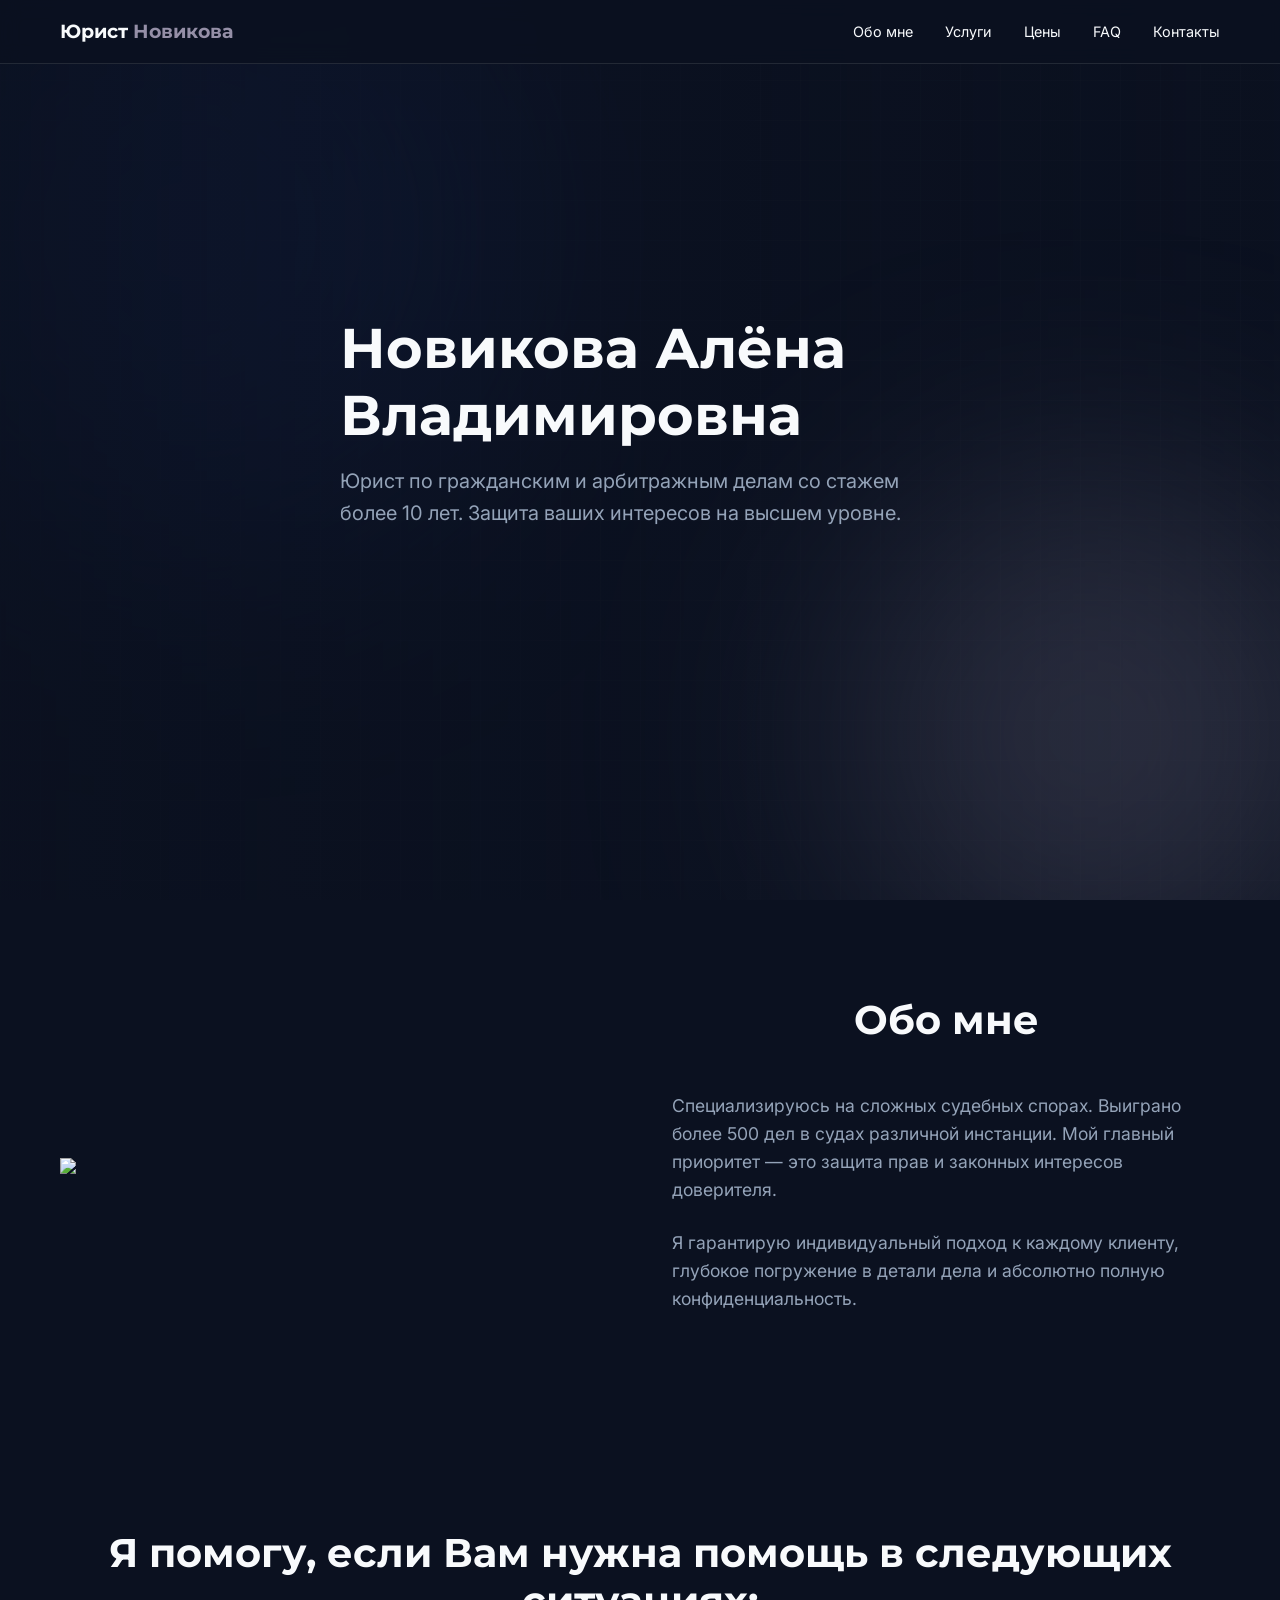
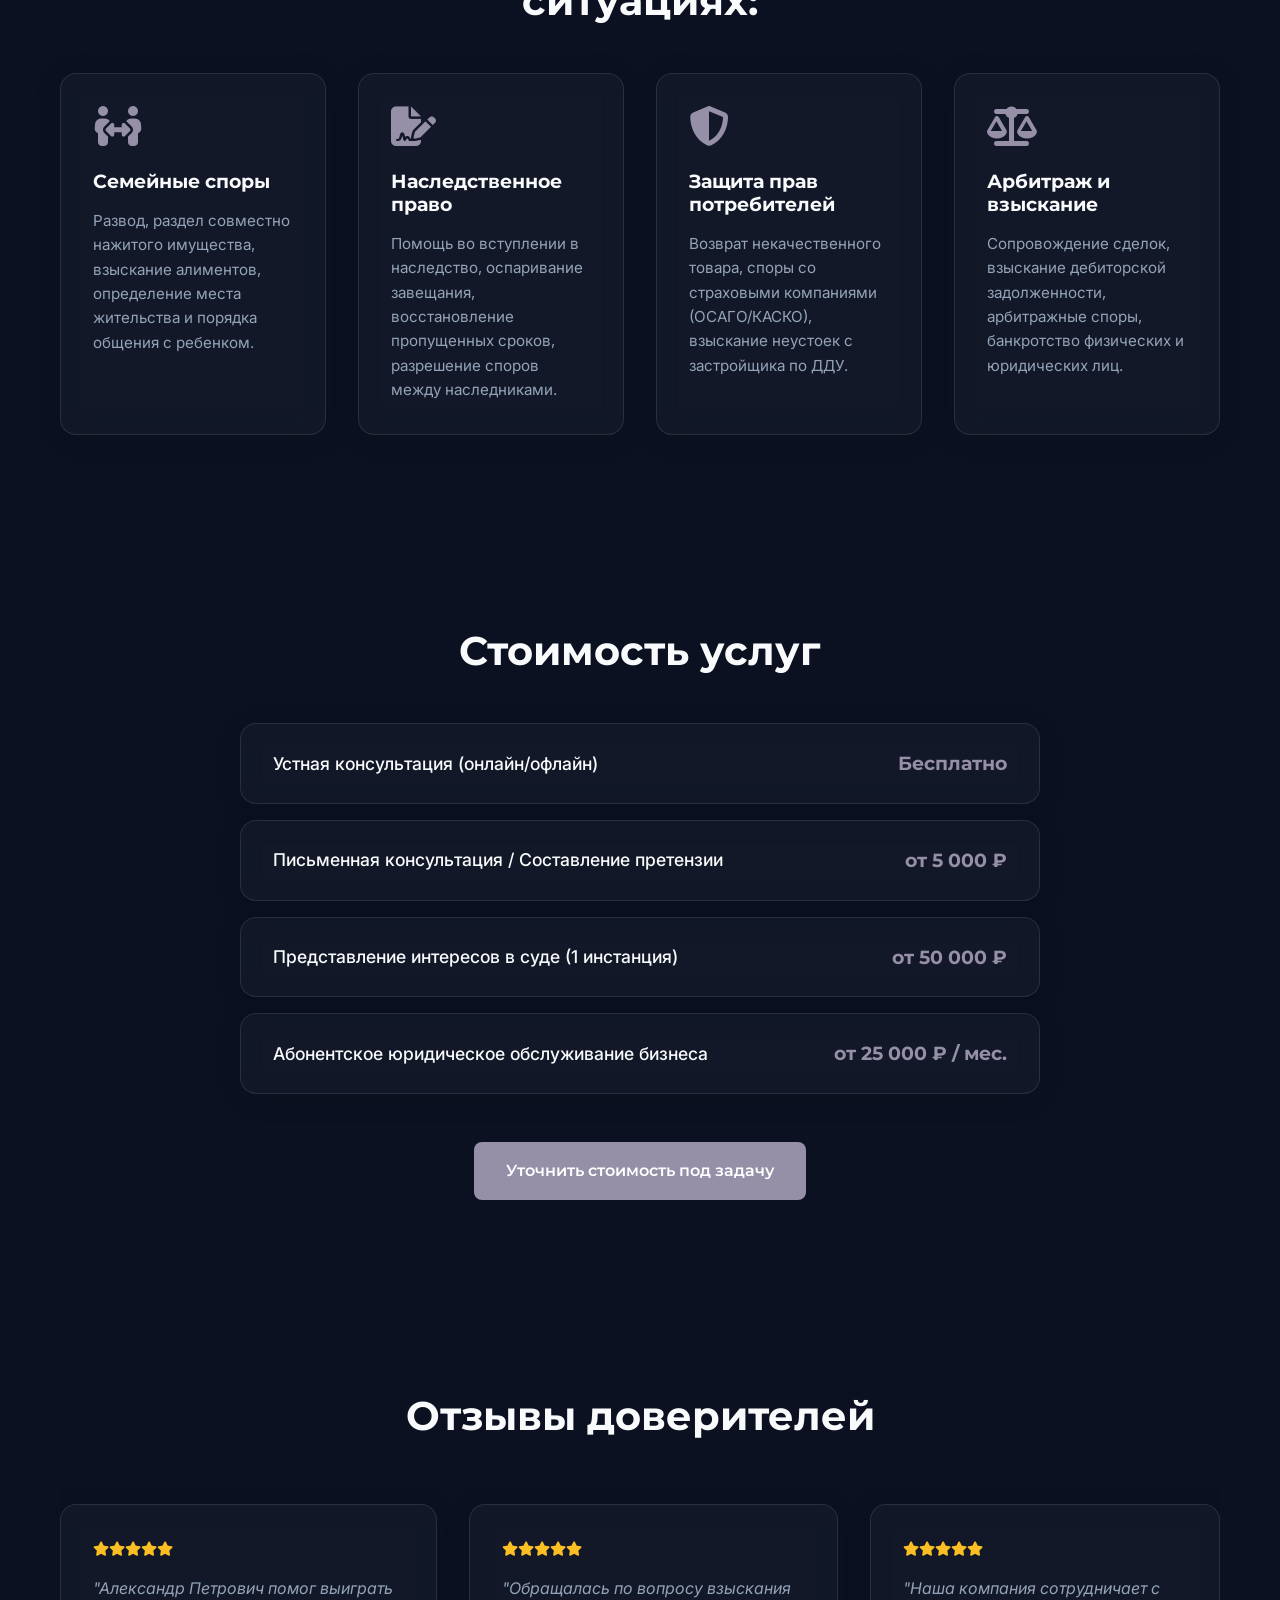
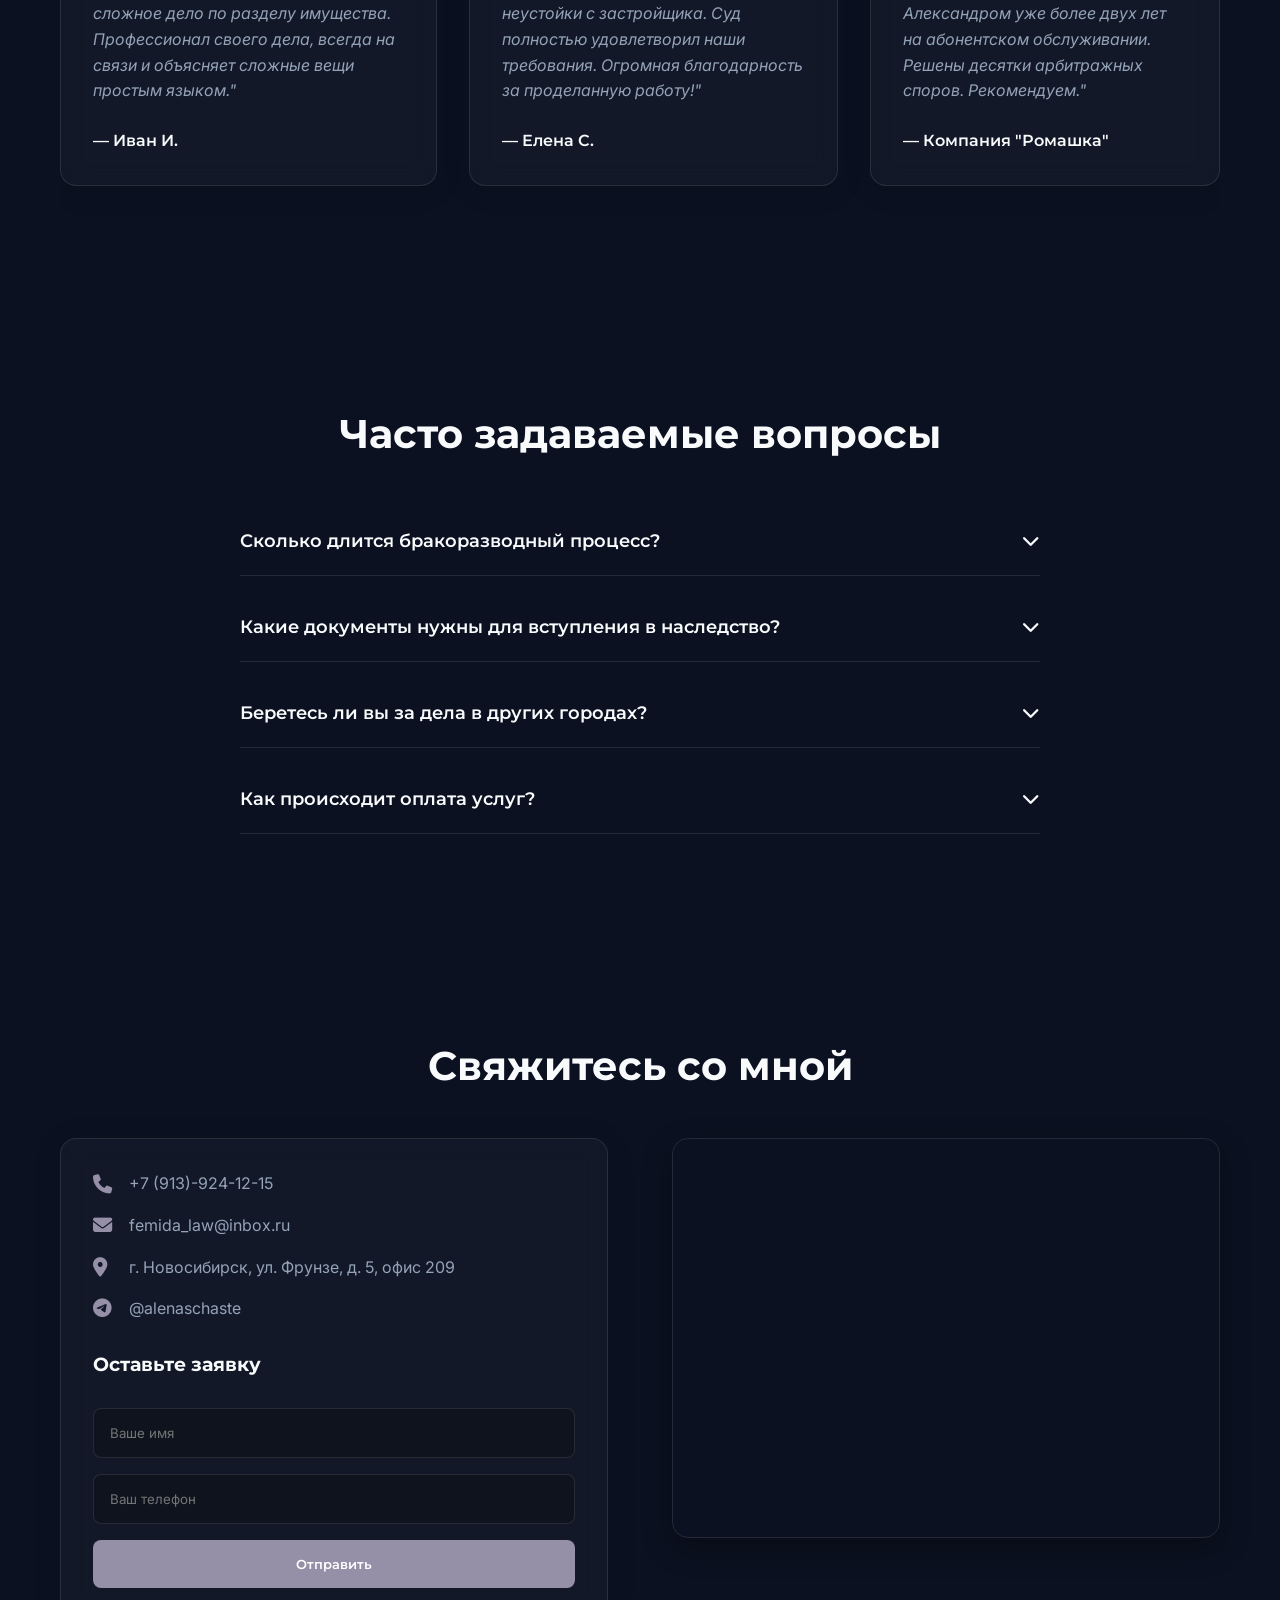
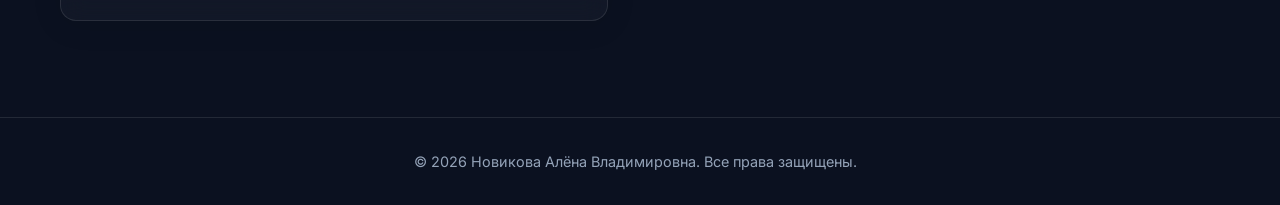
==== index.html @ b51792c3 "Add files via upload" ====
<!DOCTYPE html>
<html lang="ru">
<head>
    <meta charset="UTF-8">
    <meta name="viewport" content="width=device-width, initial-scale=1.0">
    <title>Новикова Алёна Владимировна - Юрист</title>
    
    <link rel="preconnect" href="https://fonts.googleapis.com">
    <link rel="preconnect" href="https://fonts.gstatic.com" crossorigin>
    <link href="https://fonts.googleapis.com/css2?family=Montserrat:wght@400;500;600;700&family=Inter:wght@300;400;500&display=swap" rel="stylesheet">
    
    <link rel="stylesheet" href="https://cdnjs.cloudflare.com/ajax/libs/font-awesome/6.4.0/css/all.min.css">

    <style>
        /* ======================== CSS Reset & Variables ======================== */
        *, *::before, *::after {
            box-sizing: border-box;
            margin: 0;
            padding: 0;
        }

        :root {
            --bg-color: #0b1120;
            --text-main: #f8fafc;
            --text-muted: #94a3b8;
            --accent-color: #958FA7; 
            --accent-hover: #4f628c;
            --glass-bg: rgba(255, 255, 255, 0.03);
            --glass-border: rgba(255, 255, 255, 0.1);
            
            --font-head: 'Montserrat', sans-serif;
            --font-body: 'Inter', sans-serif;
        }

        html {
            scroll-behavior: smooth;
        }

        body {
            font-family: var(--font-body);
            background-color: var(--bg-color);
            color: var(--text-main);
            line-height: 1.6;
            overflow-x: hidden;
            position: relative;
        }

        body.no-scroll {
            overflow: hidden;
        }

        /* ======================== Фоновые эффекты ======================== */
        .bg-shapes {
            position: fixed;
            top: 0; left: 0; width: 100%; height: 100%;
            z-index: -1;
            overflow: hidden;
            pointer-events: none;
            background-image: 
                linear-gradient(rgba(255, 255, 255, 0.02) 1px, transparent 1px),
                linear-gradient(90deg, rgba(255, 255, 255, 0.02) 1px, transparent 1px);
            background-size: 40px 40px;
        }

        .blur-circle {
            position: absolute;
            border-radius: 50%;
            filter: blur(120px);
            opacity: 0.5;
        }

        .circle-1 {
            top: -10%; left: -10%;
            width: 50vw; height: 50vw;
            background: #1e3a8a; /* Синий */
        }

        .circle-2 {
            bottom: -10%; right: -5%;
            width: 40vw; height: 40vw;
            background: #958fa7; /* Коричнево-золотой */
        }

        /* ======================== Типографика и Общие стили ======================== */
        h1, h2, h3, h4 {
            font-family: var(--font-head);
            font-weight: 700;
            line-height: 1.2;
        }

        h2 {
            font-size: 2.5rem;
            margin-bottom: 3rem;
            text-align: center;
        }

        a {
            text-decoration: none;
            color: inherit;
        }

        .container {
            max-width: 1200px;
            margin: 0 auto;
            padding: 0 20px;
        }

        section {
            padding: 6rem 0;
        }

        .btn {
            display: inline-block;
            padding: 1rem 2rem;
            background-color: var(--accent-color);
            color: #fff;
            font-family: var(--font-head);
            font-weight: 600;
            border: none;
            border-radius: 8px;
            cursor: pointer;
            transition: background 0.3s, transform 0.2s;
            text-align: center;
        }

        .btn:hover {
            background-color: var(--accent-hover);
            transform: translateY(-2px);
        }

        .glass-card {
            background: var(--glass-bg);
            backdrop-filter: blur(12px);
            -webkit-backdrop-filter: blur(12px);
            border: 1px solid var(--glass-border);
            border-radius: 16px;
            padding: 2rem;
            box-shadow: 0 4px 30px rgba(0, 0, 0, 0.1);
        }

        /* ======================== Навигация ======================== */
        header {
            position: fixed;
            top: 0; width: 100%;
            z-index: 100;
            background: rgba(11, 17, 32, 0.8);
            backdrop-filter: blur(10px);
            border-bottom: 1px solid var(--glass-border);
            padding: 1rem 0;
        }

        .nav-container {
            display: flex;
            justify-content: space-between;
            align-items: center;
        }

        .logo {
            font-family: var(--font-head);
            font-size: 1.2rem;
            font-weight: 700;
            color: var(--text-main);
        }

        .logo span { color: var(--accent-color); }

        .nav-links {
            display: flex;
            gap: 2rem;
            list-style: none;
        }

        .nav-links a {
            font-size: 0.9rem;
            transition: color 0.3s;
        }

        .nav-links a:hover {
            color: var(--accent-color);
        }

        .burger {
            display: none;
            cursor: pointer;
            font-size: 1.5rem;
            z-index: 101;
        }

        .mobile-overlay {
            position: fixed;
            top: 0; left: 0; width: 100%; height: 100vh;
            background: rgba(0, 0, 0, 0.5);
            backdrop-filter: blur(5px);
            opacity: 0;
            visibility: hidden;
            transition: 0.3s;
            z-index: 98;
        }

        .mobile-overlay.active {
            opacity: 1;
            visibility: visible;
        }

        /* ======================== Hero Section ======================== */
        .hero {
            min-height: 100vh;
            display: flex;
            align-items: center;
            background: linear-gradient(to right, rgba(11, 17, 32, 0.9), rgba(11, 17, 32, 0.5)), 
                        url('https://media.istockphoto.com/id/514559609/ru/%D1%84%D0%BE%D1%82%D0%BE/%D0%BD%D0%B8%D0%B7%D0%BA%D0%B8%D0%B9-%D0%B2%D0%B8%D0%B4-%D0%BA%D0%BE%D0%BB%D0%BE%D0%BD%D0%BD-%D0%B2-%D1%80%D1%8F%D0%B4.jpg?s=612x612&w=0&k=20&c=aaO5UgAZ38mOyqaTF14YuWE31SABI3GUdcxHZ_Z8gtQ=') center/cover no-repeat;
            padding-top: 80px;
        }

        .hero-content {
            max-width: 600px;
        }

        .hero-title {
            font-size: 3.5rem;
            margin-bottom: 1rem;
        }

        .hero-subtitle {
            font-size: 1.25rem;
            color: var(--text-muted);
            margin-bottom: 2.5rem;
        }

        /* ======================== О юристе ======================== */
        .about-grid {
            display: grid;
            grid-template-columns: 1fr 1fr;
            gap: 4rem;
            align-items: center;
        }

        .about-img {
            width: 100%;
            border-radius: 16px;
            box-shadow: 0 10px 30px rgba(0,0,0,0.3);
            border: 1px solid var(--glass-border);
        }

        .about-text p {
            font-size: 1.1rem;
            color: var(--text-muted);
            margin-bottom: 1.5rem;
        }

        /* ======================== Услуги ======================== */
        .services-grid {
            display: grid;
            grid-template-columns: repeat(auto-fit, minmax(250px, 1fr));
            gap: 2rem;
        }

        .service-card {
            text-align: left;
            transition: transform 0.3s, background 0.3s;
        }

        .service-card:hover {
            transform: translateY(-5px);
            background: rgba(255, 255, 255, 0.06);
        }

        .service-icon {
            font-size: 2.5rem;
            color: var(--accent-color);
            margin-bottom: 1.5rem;
        }

        .service-card h3 { margin-bottom: 1rem; font-size: 1.2rem;}
        .service-card p { color: var(--text-muted); font-size: 0.95rem; }

        /* ======================== Прайс-лист ======================== */
        .price-list {
            display: flex;
            flex-direction: column;
            gap: 1rem;
            margin-bottom: 3rem;
            max-width: 800px;
            margin-left: auto;
            margin-right: auto;
        }

        .price-item {
            display: flex;
            justify-content: space-between;
            align-items: center;
            padding: 1.5rem 2rem;
        }

        .price-name { font-weight: 500; font-size: 1.1rem; }
        .price-value { font-family: var(--font-head); font-weight: 700; color: var(--accent-color); font-size: 1.2rem; }

        .price-container { text-align: center; }

        /* ======================== Отзывы ======================== */
        .testimonials-slider {
            display: flex;
            overflow-x: auto;
            scroll-snap-type: x mandatory;
            gap: 2rem;
            padding: 1rem 0 2rem;
            scrollbar-width: thin;
            scrollbar-color: var(--accent-color) var(--glass-bg);
        }

        .testimonials-slider::-webkit-scrollbar { height: 6px; }
        .testimonials-slider::-webkit-scrollbar-track { background: var(--glass-bg); border-radius: 10px; }
        .testimonials-slider::-webkit-scrollbar-thumb { background: var(--accent-color); border-radius: 10px; }

        .testimonial-card {
            min-width: 350px;
            scroll-snap-align: center;
        }

        .stars { color: #fbbf24; margin-bottom: 1rem; font-size: 0.9rem; }
        .testimonial-text { font-style: italic; color: var(--text-muted); margin-bottom: 1.5rem; }
        .testimonial-author { font-weight: 600; font-family: var(--font-head); }

        /* ======================== FAQ ======================== */
        .faq-container { max-width: 800px; margin: 0 auto; }

        .faq-item {
            margin-bottom: 1rem;
            border-bottom: 1px solid var(--glass-border);
        }

        .faq-question {
            width: 100%;
            text-align: left;
            background: none;
            border: none;
            color: var(--text-main);
            font-size: 1.1rem;
            font-family: var(--font-head);
            font-weight: 600;
            padding: 1.5rem 0;
            cursor: pointer;
            display: flex;
            justify-content: space-between;
            align-items: center;
        }

        .faq-question i { transition: transform 0.3s; }
        .faq-question.active i { transform: rotate(180deg); color: var(--accent-color); }

        .faq-answer {
            max-height: 0;
            overflow: hidden;
            transition: max-height 0.4s ease;
        }

        .faq-answer p {
            padding-bottom: 1.5rem;
            color: var(--text-muted);
        }

        /* ======================== Контакты и Карта ======================== */
        .contacts-grid {
            display: grid;
            grid-template-columns: 1fr 1fr;
            gap: 4rem;
        }

        .contact-info { margin-bottom: 2rem; }
        .contact-item { display: flex; align-items: center; gap: 1rem; margin-bottom: 1rem; color: var(--text-muted); }
        .contact-item i { color: var(--accent-color); font-size: 1.2rem; width: 20px; }

        .contact-form {
            display: flex;
            flex-direction: column;
            gap: 1rem;
            margin-top: 2rem;
        }

        .contact-form input {
            width: 100%;
            padding: 1rem;
            background: rgba(0, 0, 0, 0.2);
            border: 1px solid var(--glass-border);
            border-radius: 8px;
            color: #fff;
            font-family: var(--font-body);
            outline: none;
            transition: border-color 0.3s;
        }

        .contact-form input:focus { border-color: var(--accent-color); }

        .map-container {
            width: 100%;
            height: 400px;
            border-radius: 16px;
            overflow: hidden;
            border: 1px solid var(--glass-border);
            box-shadow: 0 10px 30px rgba(0,0,0,0.3);
        }

        /* ======================== Footer ======================== */
        footer {
            padding: 2rem 0;
            border-top: 1px solid var(--glass-border);
            text-align: center;
            color: var(--text-muted);
            font-size: 0.9rem;
        }

        footer a { color: var(--accent-color); margin-left: 10px; }

        /* ======================== Адаптивность ======================== */
        @media (max-width: 992px) {
            .hero-title { font-size: 2.8rem; }
            .about-grid, .contacts-grid { grid-template-columns: 1fr; gap: 2rem; }
            .about-img { max-height: 400px; object-fit: cover; }
        }

        @media (max-width: 768px) {
            .burger { display: block; }
            .nav-links {
                position: fixed;
                top: 0; right: -100%;
                width: 280px; height: 100vh;
                background: #0f172a;
                flex-direction: column;
                padding: 100px 2rem 2rem;
                transition: 0.3s;
                z-index: 99;
                border-left: 1px solid var(--glass-border);
            }
            .nav-links.active { right: 0; }
            .hero-title { font-size: 2.2rem; }
            .price-item { flex-direction: column; align-items: flex-start; gap: 0.5rem; }
            .testimonial-card { min-width: 280px; }
        }
    </style>
</head>
<body>

    <div class="bg-shapes">
        <div class="blur-circle circle-1"></div>
        <div class="blur-circle circle-2"></div>
    </div>

    <div class="mobile-overlay" id="mobileOverlay"></div>

    <header>
        <div class="container nav-container">
            <div class="logo">Юрист <span>Новикова</span></div>
            <ul class="nav-links" id="navLinks">
                <li><a href="#about" class="nav-link">Обо мне</a></li>
                <li><a href="#services" class="nav-link">Услуги</a></li>
                <li><a href="#pricing" class="nav-link">Цены</a></li>
                <li><a href="#faq" class="nav-link">FAQ</a></li>
                <li><a href="#contacts" class="nav-link">Контакты</a></li>
            </ul>
            <div class="burger" id="burgerMenu">
                <i class="fa-solid fa-bars"></i>
            </div>
        </div>
    </header>

    <section class="hero" id="hero">
        <div class="container">
            <div class="hero-content">
                <h1 class="hero-title">Новикова Алёна Владимировна</h1>
                <p class="hero-subtitle">Юрист по гражданским и арбитражным делам со стажем более 10 лет. Защита ваших интересов на высшем уровне.</p>

            </div>
        </div>
    </section>

    <section id="about">
        <div class="container">
            <div class="about-grid">
                <img src="https://www.shutterstock.com/image-photo/portrait-beautiful-business-woman-front-600nw-2475196651.jpg">
                <div class="about-text">
                    <h2>Обо мне</h2>
                    <p>Специализируюсь на сложных судебных спорах. Выиграно более 500 дел в судах различной инстанции. Мой главный приоритет — это защита прав и законных интересов доверителя.</p>
                    <p>Я гарантирую индивидуальный подход к каждому клиенту, глубокое погружение в детали дела и абсолютно полную конфиденциальность.</p>
                </div>
            </div>
        </div>
    </section>

    <section id="services">
        <div class="container">
            <h2>Я помогу, если Вам нужна помощь в следующих ситуациях:</h2>
            <div class="services-grid">
                
                <div class="glass-card service-card">
                    <i class="fa-solid fa-people-arrows service-icon"></i>
                    <h3>Семейные споры</h3>
                    <p>Развод, раздел совместно нажитого имущества, взыскание алиментов, определение места жительства и порядка общения с ребенком.</p>
                </div>

                <div class="glass-card service-card">
                    <i class="fa-solid fa-file-signature service-icon"></i>
                    <h3>Наследственное право</h3>
                    <p>Помощь во вступлении в наследство, оспаривание завещания, восстановление пропущенных сроков, разрешение споров между наследниками.</p>
                </div>

                <div class="glass-card service-card">
                    <i class="fa-solid fa-shield-halved service-icon"></i>
                    <h3>Защита прав потребителей</h3>
                    <p>Возврат некачественного товара, споры со страховыми компаниями (ОСАГО/КАСКО), взыскание неустоек с застройщика по ДДУ.</p>
                </div>

                <div class="glass-card service-card">
                    <i class="fa-solid fa-scale-balanced service-icon"></i>
                    <h3>Арбитраж и взыскание</h3>
                    <p>Сопровождение сделок, взыскание дебиторской задолженности, арбитражные споры, банкротство физических и юридических лиц.</p>
                </div>

            </div>
        </div>
    </section>

    <section id="pricing">
        <div class="container price-container">
            <h2>Стоимость услуг</h2>
            <div class="price-list">
                
                <div class="glass-card price-item">
                    <span class="price-name">Устная консультация (онлайн/офлайн)</span>
                    <span class="price-value">Бесплатно</span>
                </div>

                <div class="glass-card price-item">
                    <span class="price-name">Письменная консультация / Составление претензии</span>
                    <span class="price-value">от 5 000 ₽</span>
                </div>

                <div class="glass-card price-item">
                    <span class="price-name">Представление интересов в суде (1 инстанция)</span>
                    <span class="price-value">от 50 000 ₽</span>
                </div>

                <div class="glass-card price-item">
                    <span class="price-name">Абонентское юридическое обслуживание бизнеса</span>
                    <span class="price-value">от 25 000 ₽ / мес.</span>
                </div>

            </div>
            <a href="#contacts" class="btn">Уточнить стоимость под задачу</a>
        </div>
    </section>

    <section id="testimonials">
        <div class="container">
            <h2>Отзывы доверителей</h2>
            <div class="testimonials-slider">
                
                <div class="glass-card testimonial-card">
                    <div class="stars">
                        <i class="fa-solid fa-star"></i><i class="fa-solid fa-star"></i><i class="fa-solid fa-star"></i><i class="fa-solid fa-star"></i><i class="fa-solid fa-star"></i>
                    </div>
                    <p class="testimonial-text">"Александр Петрович помог выиграть сложное дело по разделу имущества. Профессионал своего дела, всегда на связи и объясняет сложные вещи простым языком."</p>
                    <p class="testimonial-author">— Иван И.</p>
                </div>

                <div class="glass-card testimonial-card">
                    <div class="stars">
                        <i class="fa-solid fa-star"></i><i class="fa-solid fa-star"></i><i class="fa-solid fa-star"></i><i class="fa-solid fa-star"></i><i class="fa-solid fa-star"></i>
                    </div>
                    <p class="testimonial-text">"Обращалась по вопросу взыскания неустойки с застройщика. Суд полностью удовлетворил наши требования. Огромная благодарность за проделанную работу!"</p>
                    <p class="testimonial-author">— Елена С.</p>
                </div>

                <div class="glass-card testimonial-card">
                    <div class="stars">
                        <i class="fa-solid fa-star"></i><i class="fa-solid fa-star"></i><i class="fa-solid fa-star"></i><i class="fa-solid fa-star"></i><i class="fa-solid fa-star"></i>
                    </div>
                    <p class="testimonial-text">"Наша компания сотрудничает с Александром уже более двух лет на абонентском обслуживании. Решены десятки арбитражных споров. Рекомендуем."</p>
                    <p class="testimonial-author">— Компания "Ромашка"</p>
                </div>

            </div>
        </div>
    </section>

    <section id="faq">
        <div class="container">
            <h2>Часто задаваемые вопросы</h2>
            <div class="faq-container">
                
                <div class="faq-item">
                    <button class="faq-question">Сколько длится бракоразводный процесс? <i class="fa-solid fa-chevron-down"></i></button>
                    <div class="faq-answer">
                        <p>В среднем, если нет споров о детях и имуществе, процесс через суд занимает 1-2 месяца. При наличии споров разбирательство может длиться от 3 до 6 месяцев и более.</p>
                    </div>
                </div>

                <div class="faq-item">
                    <button class="faq-question">Какие документы нужны для вступления в наследство? <i class="fa-solid fa-chevron-down"></i></button>
                    <div class="faq-answer">
                        <p>Основной пакет включает: свидетельство о смерти, паспорт наследника, документы подтверждающие родство, а также правоустанавливающие документы на имущество.</p>
                    </div>
                </div>

                <div class="faq-item">
                    <button class="faq-question">Беретесь ли вы за дела в других городах? <i class="fa-solid fa-chevron-down"></i></button>
                    <div class="faq-answer">
                        <p>Да, я веду дела в различных регионах РФ. Возможен выезд или ведение дела дистанционно с использованием систем онлайн-заседаний.</p>
                    </div>
                </div>

                <div class="faq-item">
                    <button class="faq-question">Как происходит оплата услуг? <i class="fa-solid fa-chevron-down"></i></button>
                    <div class="faq-answer">
                        <p>Оплата производится официально по договору об оказании юридических услуг. Возможна рассрочка платежа. Расходы на адвоката в случае выигрыша взыскиваются с проигравшей стороны.</p>
                    </div>
                </div>

            </div>
        </div>
    </section>

    <section id="contacts">
        <div class="container">
            <h2>Свяжитесь со мной</h2>
            <div class="contacts-grid">
                
                <div class="glass-card">
                    <div class="contact-info">
                        <div class="contact-item">
                            <i class="fa-solid fa-phone"></i>
                            <span>+7 (913)-924-12-15</span>
                        </div>
                        <div class="contact-item">
                            <i class="fa-solid fa-envelope"></i>
                            <span>femida_law@inbox.ru</span>
                        </div>
                        <div class="contact-item">
                            <i class="fa-solid fa-location-dot"></i>
                            <span>г. Новосибирск, ул. Фрунзе, д. 5, офис 209</span>
                        </div>
                        <div class="contact-item">
                            <i class="fa-brands fa-telegram"></i>
                            <span>@alenaschaste</span>
                        </div>
                    </div>

                    <h3>Оставьте заявку</h3>
                    <form class="contact-form" id="contactForm">
                        <input type="text" id="name" placeholder="Ваше имя" required>
                        <input type="tel" id="phone" placeholder="Ваш телефон" required>
                        <button type="submit" class="btn" style="width: 100%;">Отправить</button>
                    </form>
                </div>

                <div class="map-container">
                    <iframe src="https://yandex.ru/map-widget/v1/?text=Новосибирск,+ул.+Фрунзе,+5" width="100%" height="400" frameborder="0" allowfullscreen="true" style="border:0;"></iframe>
                </div>

            </div>
        </div>
    </section>

    <footer>
        <div class="container">
            <p>&copy; 2026 Новикова Алёна Владимировна. Все права защищены. <a href="#"></a></p>
        </div>
    </footer>

    <script>
        // --- 1. Мобильное меню (Бургер) ---
        const burger = document.getElementById('burgerMenu');
        const navLinks = document.getElementById('navLinks');
        const overlay = document.getElementById('mobileOverlay');
        const links = document.querySelectorAll('.nav-link');

        function toggleMenu() {
            navLinks.classList.toggle('active');
            overlay.classList.toggle('active');
            document.body.classList.toggle('no-scroll');
            
            // Меняем иконку бургера
            const icon = burger.querySelector('i');
            if(navLinks.classList.contains('active')) {
                icon.classList.remove('fa-bars');
                icon.classList.add('fa-xmark');
            } else {
                icon.classList.remove('fa-xmark');
                icon.classList.add('fa-bars');
            }
        }

        burger.addEventListener('click', toggleMenu);
        overlay.addEventListener('click', toggleMenu);

        // Закрываем меню при клике на ссылку
        links.forEach(link => {
            link.addEventListener('click', () => {
                if (navLinks.classList.contains('active')) {
                    toggleMenu();
                }
            });
        });

        // --- 2. Аккордеон (FAQ) ---
        const faqQuestions = document.querySelectorAll('.faq-question');

        faqQuestions.forEach(question => {
            question.addEventListener('click', function() {
                // Закрываем другие (по желанию, можно убрать для независимого открытия)
                faqQuestions.forEach(q => {
                    if (q !== this) {
                        q.classList.remove('active');
                        q.nextElementSibling.style.maxHeight = null;
                    }
                });

                // Тоггл текущего
                this.classList.toggle('active');
                const answer = this.nextElementSibling;
                
                if (answer.style.maxHeight) {
                    answer.style.maxHeight = null;
                } else {
                    answer.style.maxHeight = answer.scrollHeight + "px";
                }
            });
        });

        // --- 3. Отправка формы ---
        const form = document.getElementById('contactForm');
        form.addEventListener('submit', function(e) {
            e.preventDefault();
            // Имитация отправки
            setTimeout(() => {
                alert('Спасибо! Ваша заявка отправлена (демо-режим). В ближайшее время я свяжусь с вами.');
                form.reset();
            }, 300);
        });
    </script>
</body>
</html>
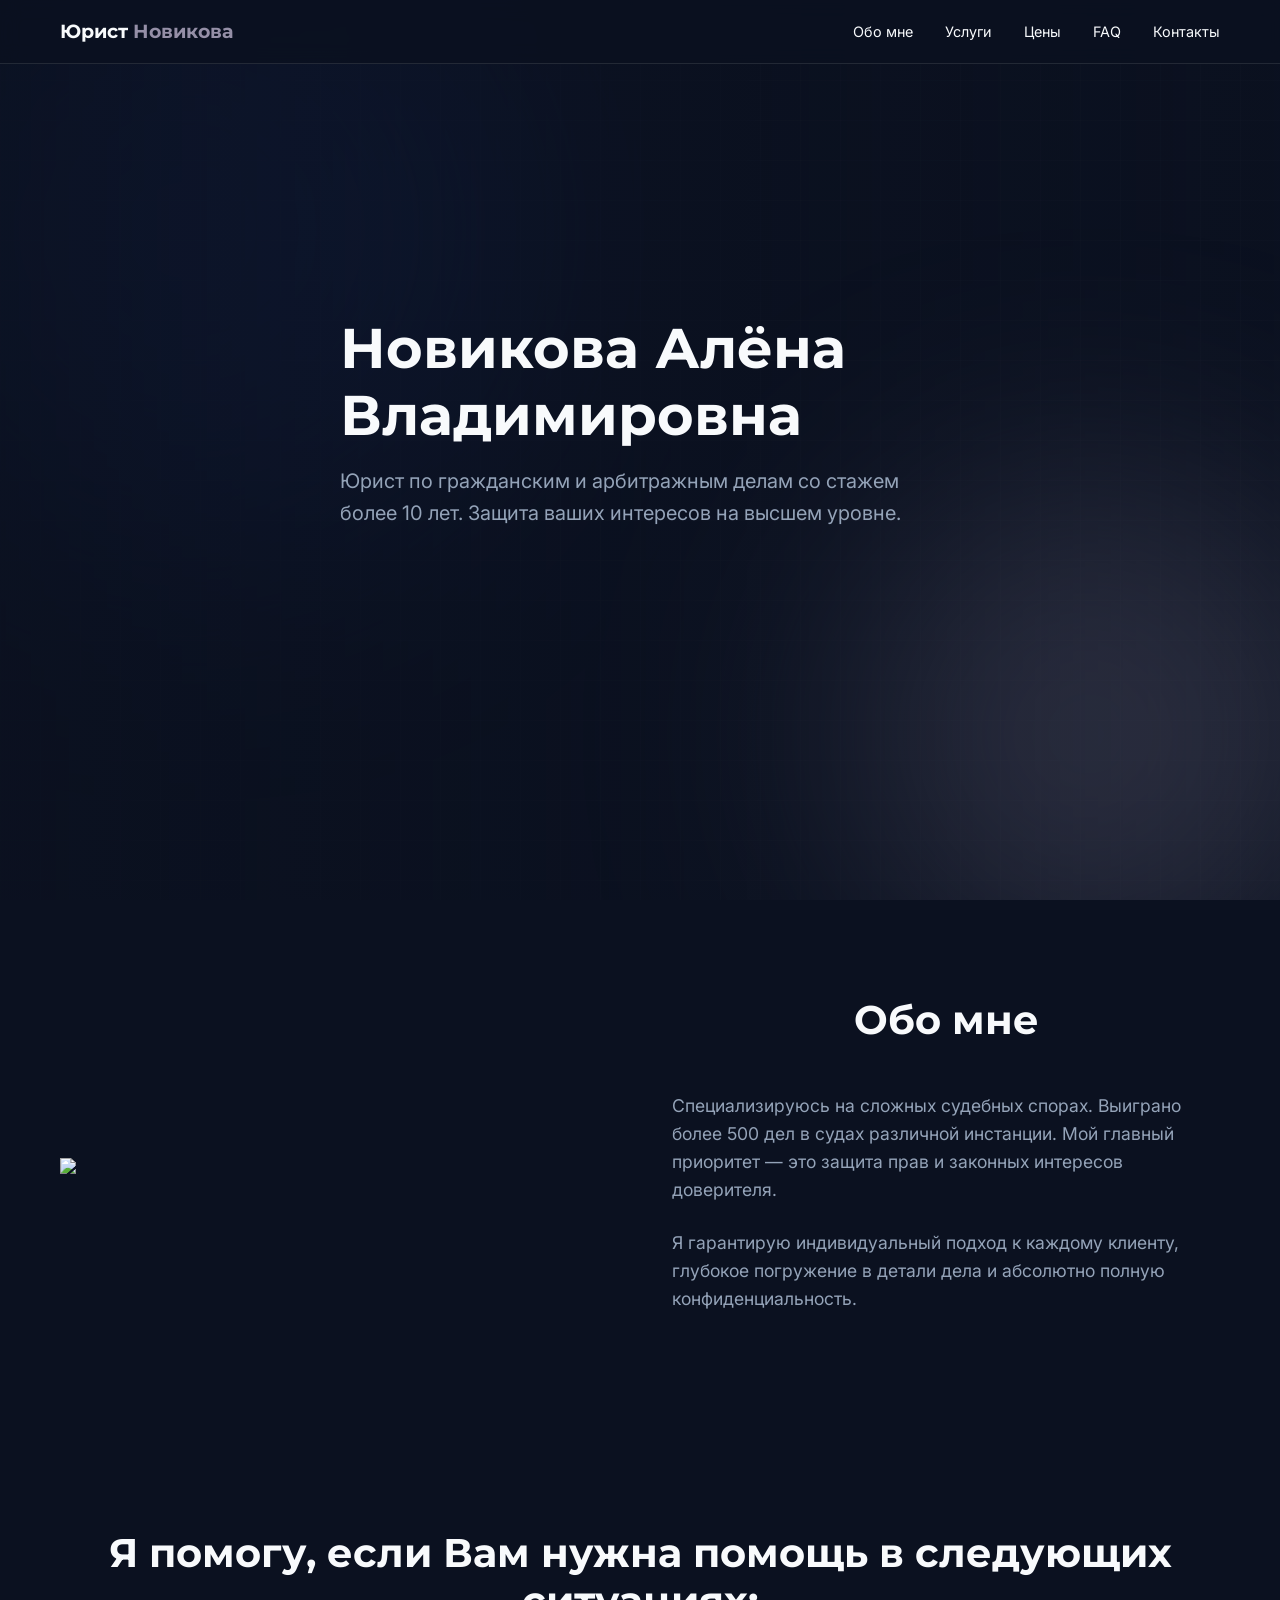
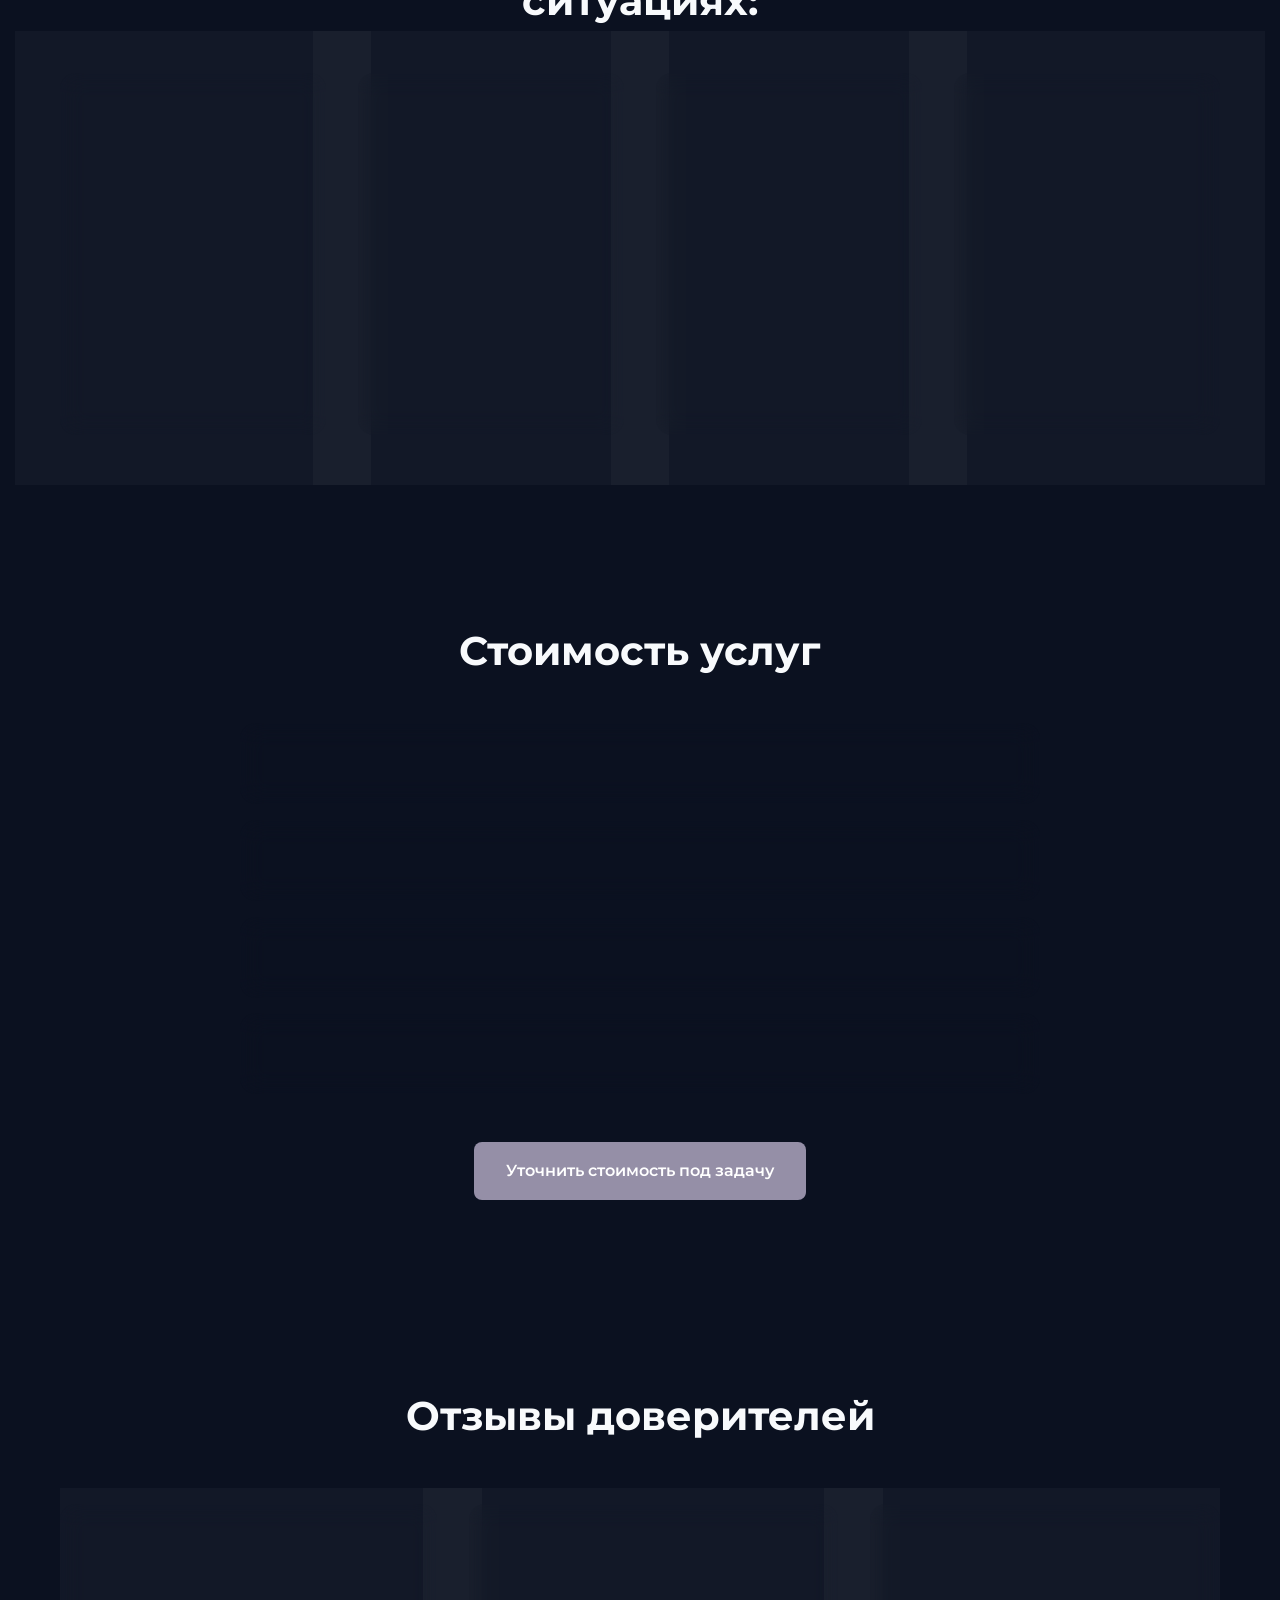
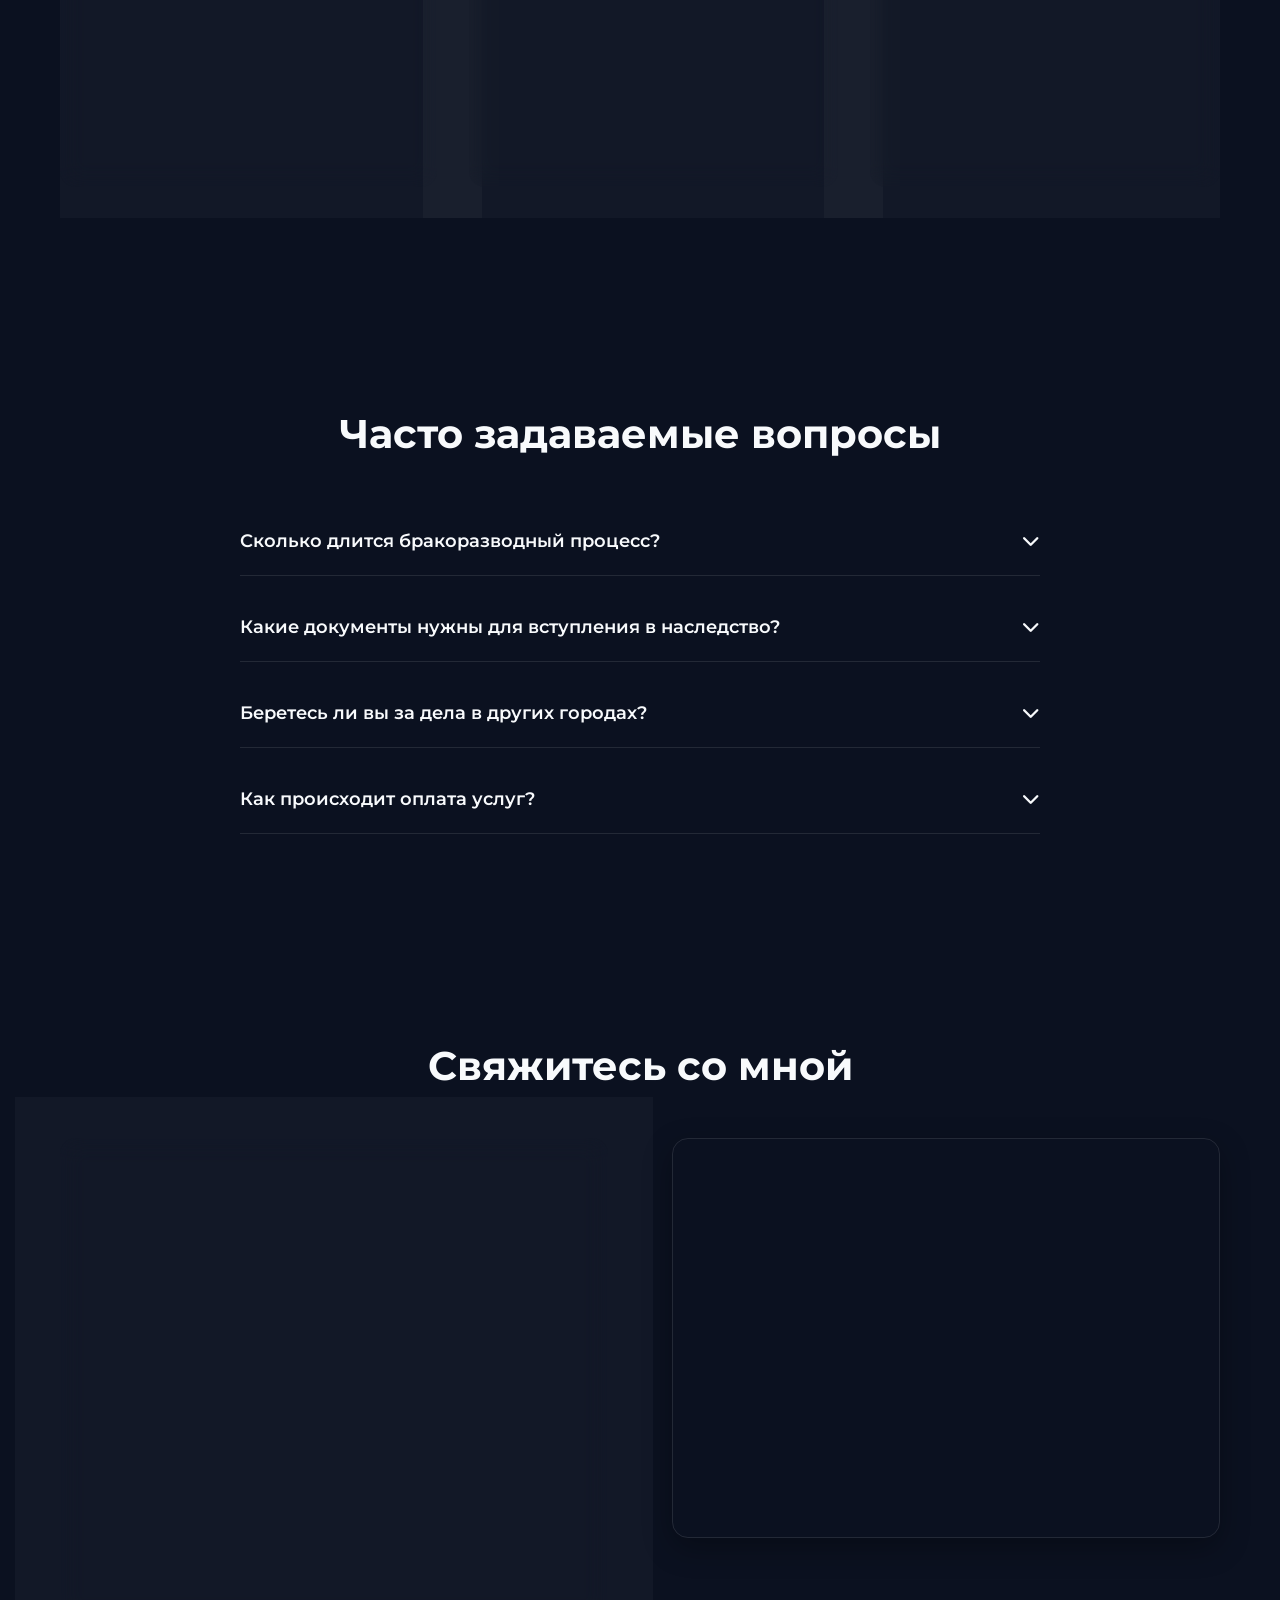
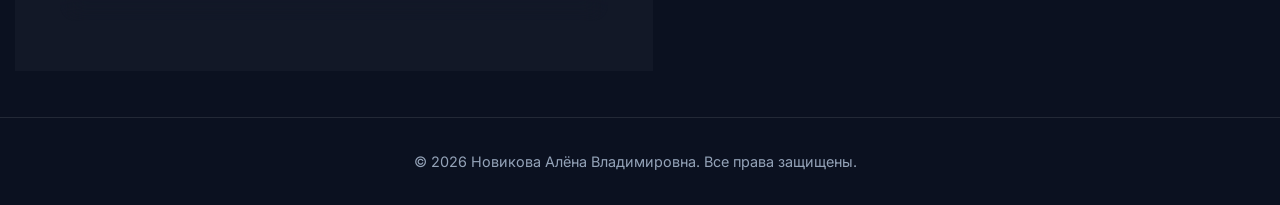
==== commit 2024a271: "Update index.html" ====
--- a/index.html
+++ b/index.html
@@ -628,7 +628,7 @@
                     <div class="contact-info">
                         <div class="contact-item">
                             <i class="fa-solid fa-phone"></i>
-                            <span>+7 (913)-924-12-15</span>
+                            <span>+7 (913)-717-30-06</span>
                         </div>
                         <div class="contact-item">
                             <i class="fa-solid fa-envelope"></i>
@@ -738,4 +738,4 @@
         });
     </script>
 </body>
-</html>+</html>
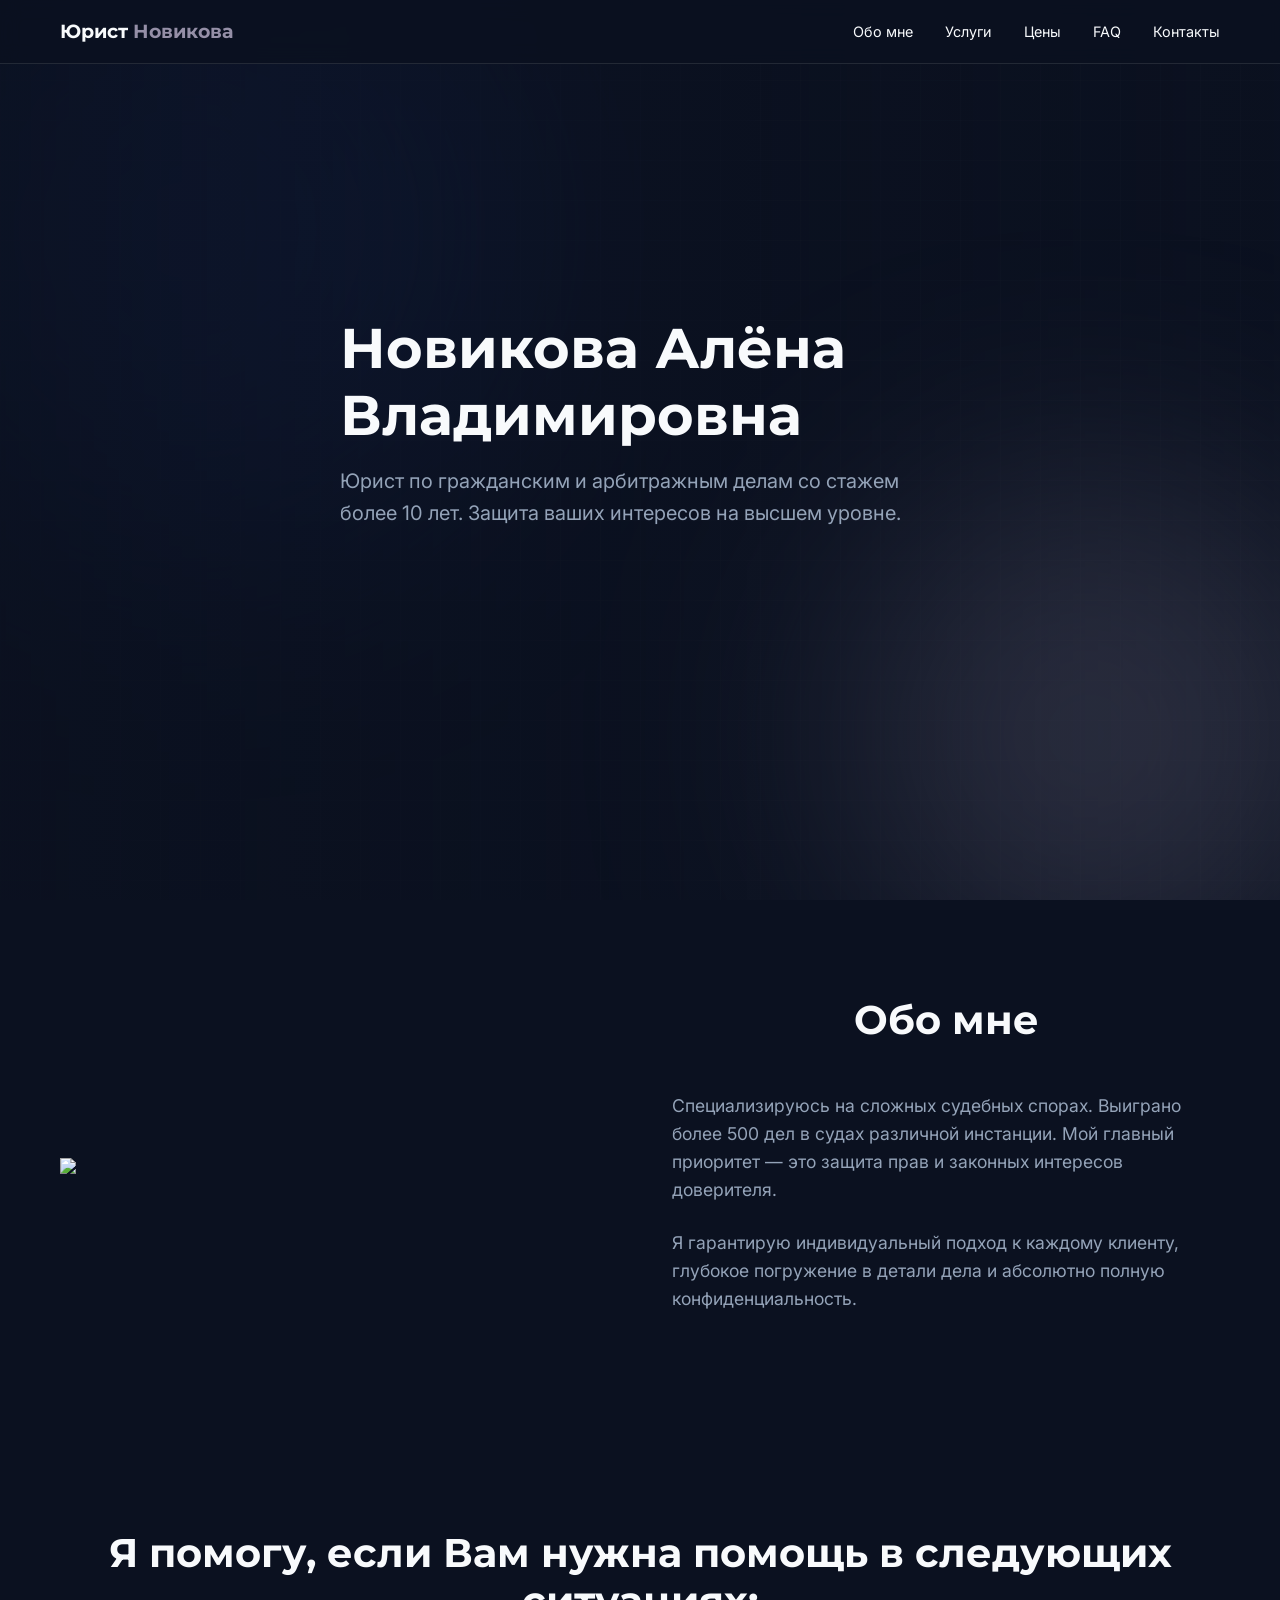
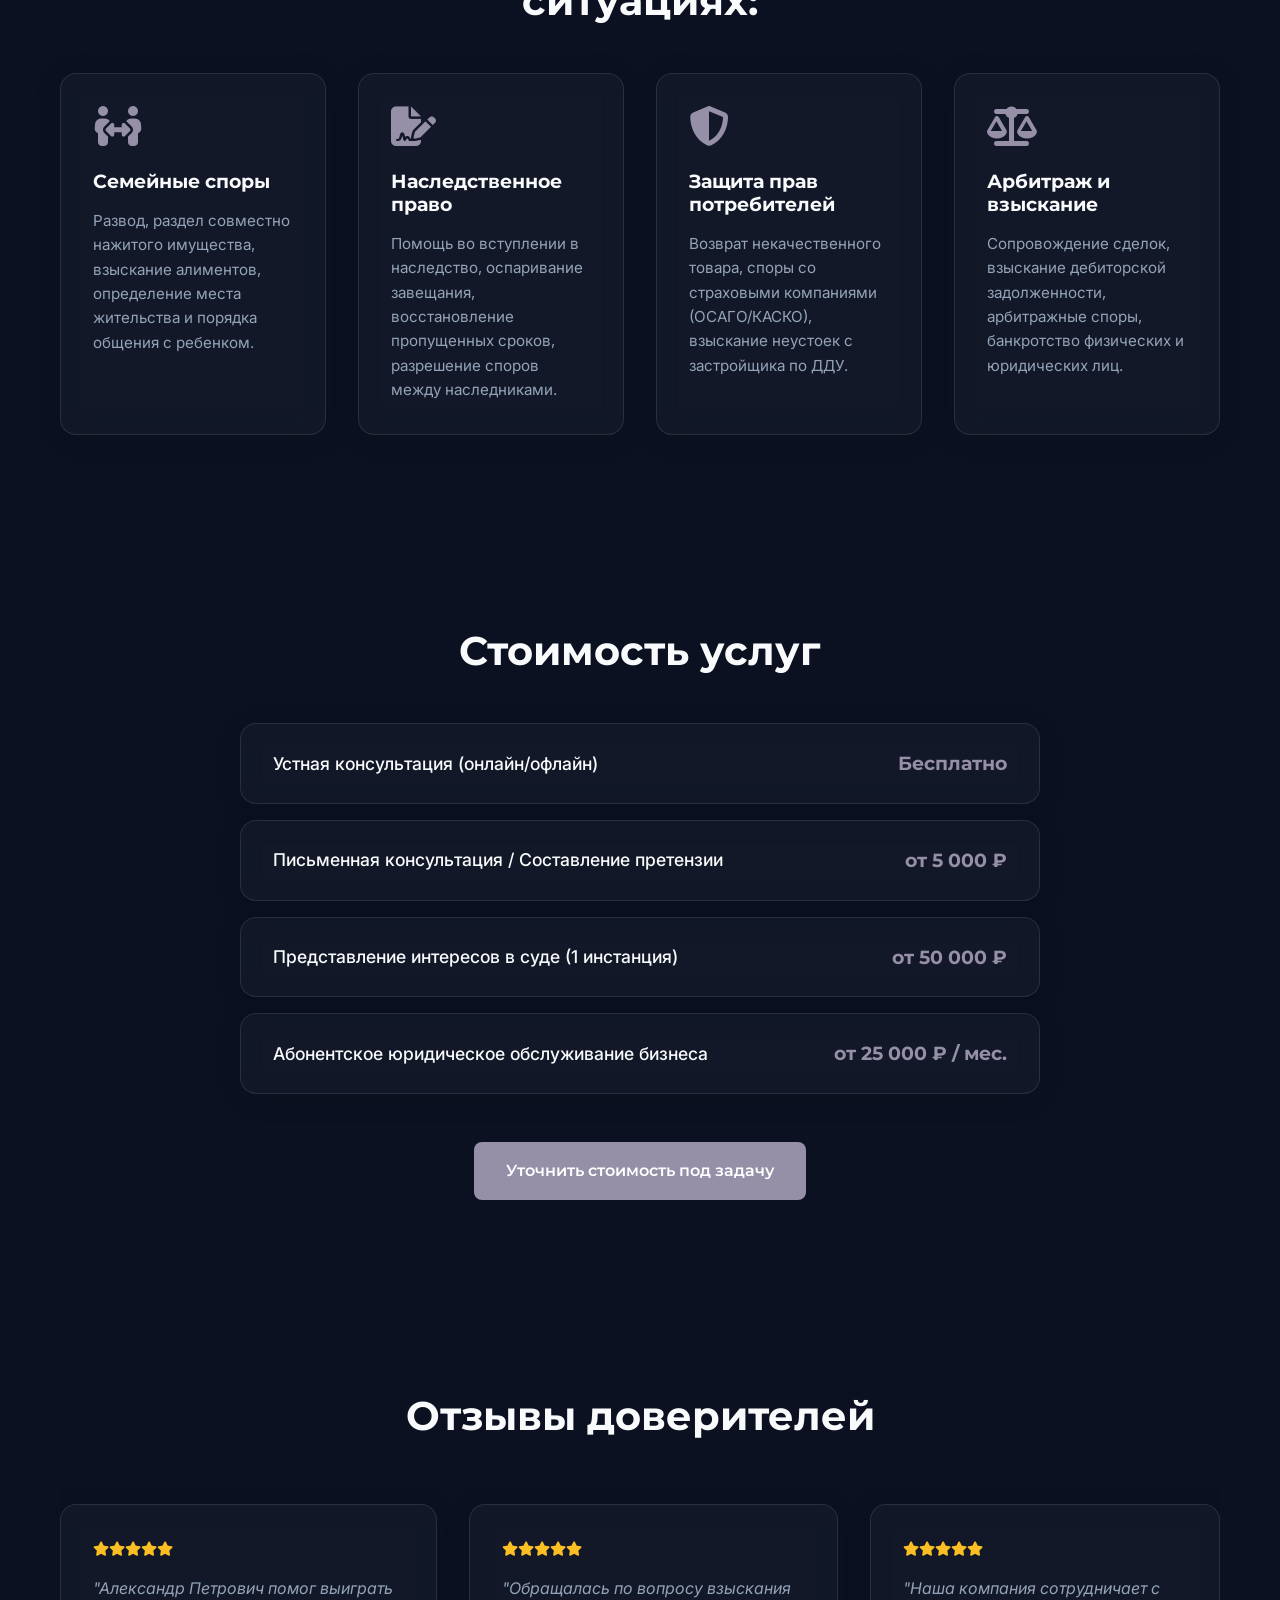
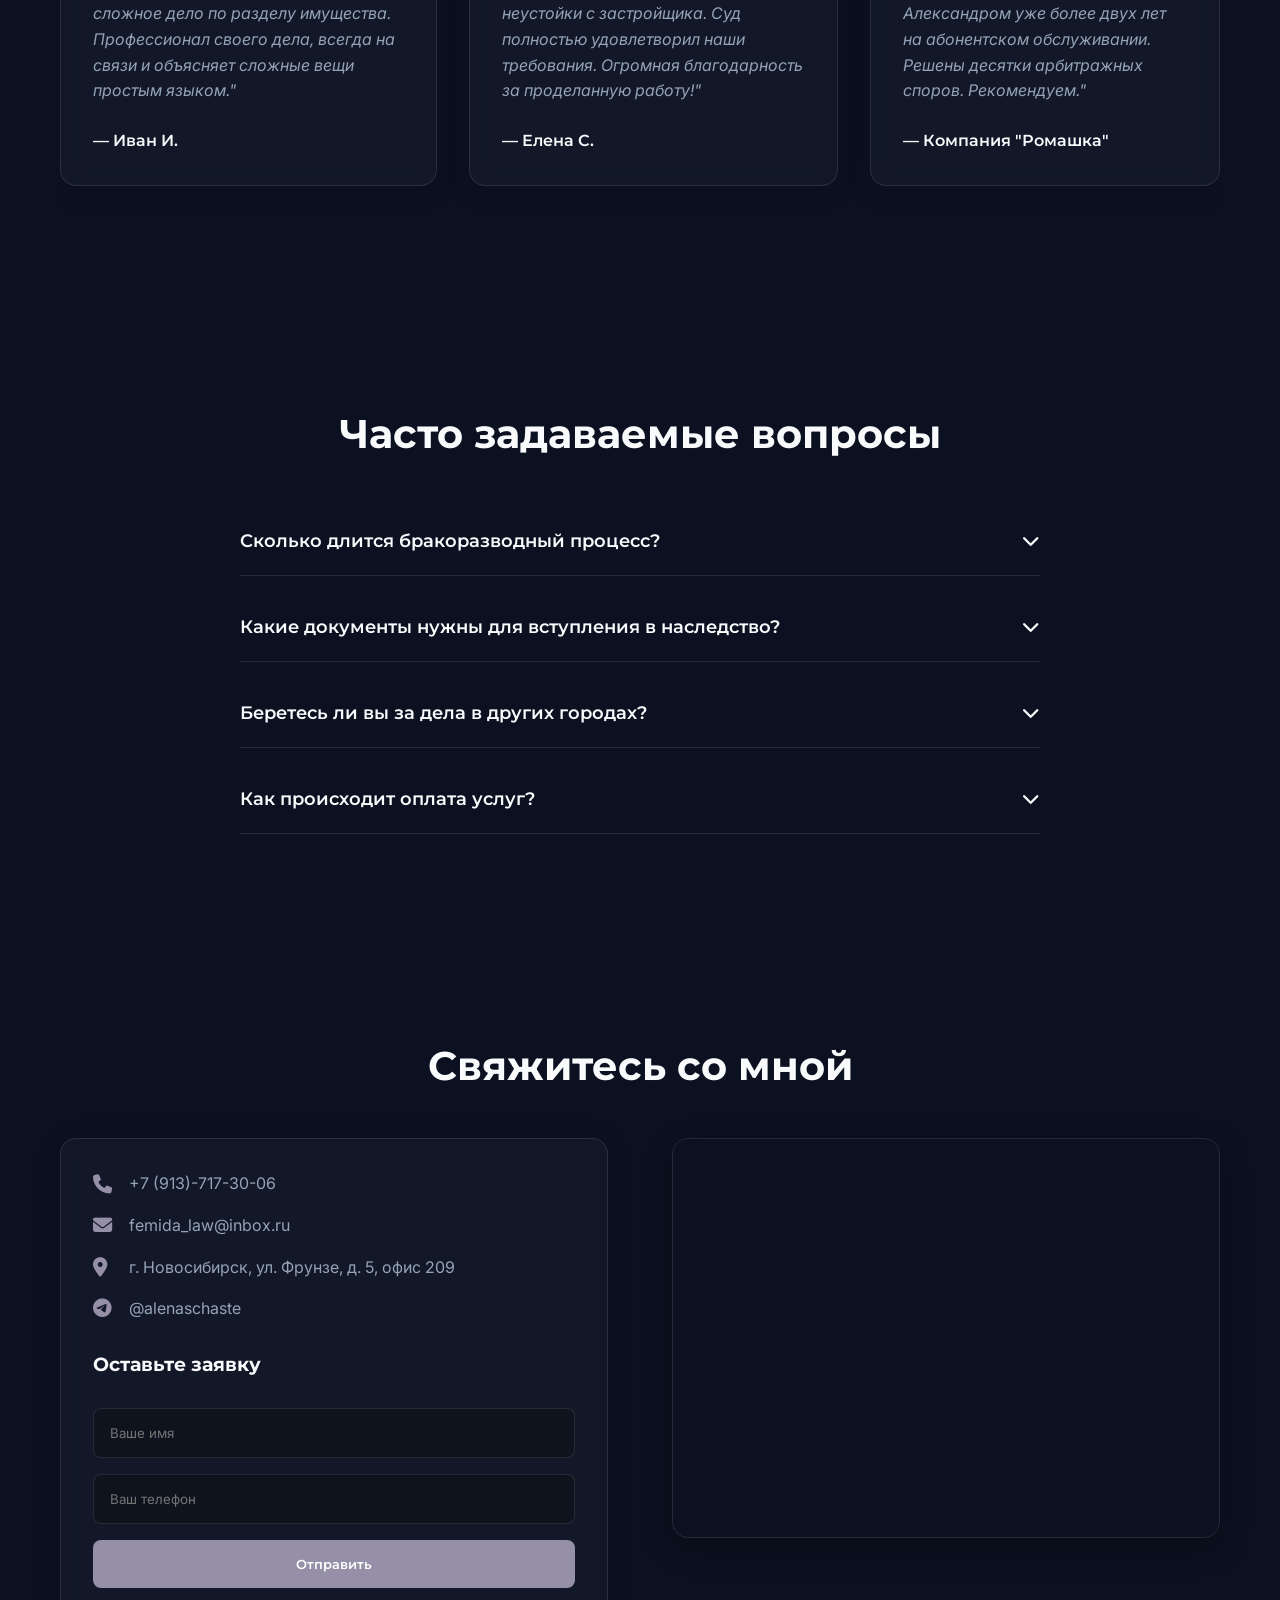
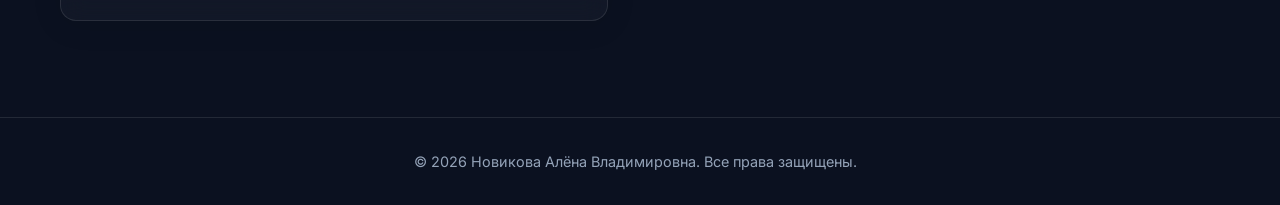
==== commit 9d9f5551: "Update index.html" ====
--- a/index.html
+++ b/index.html
@@ -476,7 +476,7 @@
     <section id="about">
         <div class="container">
             <div class="about-grid">
-                <img src="https://www.shutterstock.com/image-photo/portrait-beautiful-business-woman-front-600nw-2475196651.jpg">
+                <img src="https://media.istockphoto.com/id/2226928449/ru/%D1%84%D0%BE%D1%82%D0%BE/%D0%BF%D1%80%D0%BE%D1%84%D0%B5%D1%81%D1%81%D0%B8%D0%BE%D0%BD%D0%B0%D0%BB%D1%8C%D0%BD%D0%B0%D1%8F-%D0%B1%D0%B8%D0%B7%D0%BD%D0%B5%D1%81%D0%B2%D1%83%D0%BC%D0%B5%D0%BD-%D1%83%D0%B2%D0%B5%D1%80%D0%B5%D0%BD%D0%BD%D0%BE-%D1%83%D0%BB%D1%8B%D0%B1%D0%B0%D0%B5%D1%82%D1%81%D1%8F-%D0%B2%D0%BE%D0%B7%D0%BB%D0%B5-%D0%B3%D0%BE%D1%80%D0%BE%D0%B4%D1%81%D0%BA%D0%B8%D1%85-%D0%BD%D0%B5%D0%B1%D0%BE%D1%81%D0%BA%D1%80%D0%B5%D0%B1%D0%BE%D0%B2-%D0%B8%D0%B7%D0%BB%D1%83%D1%87%D0%B0%D1%8F-%D0%BA%D0%B0%D1%80%D1%8C%D0%B5%D1%80%D0%BD%D1%8B%D0%B9.jpg?s=612x612&w=0&k=20&c=K70qIzmG3K3nbvqphQA9S2It2ckNeCoyiats2_NQ0Ns=">
                 <div class="about-text">
                     <h2>Обо мне</h2>
                     <p>Специализируюсь на сложных судебных спорах. Выиграно более 500 дел в судах различной инстанции. Мой главный приоритет — это защита прав и законных интересов доверителя.</p>
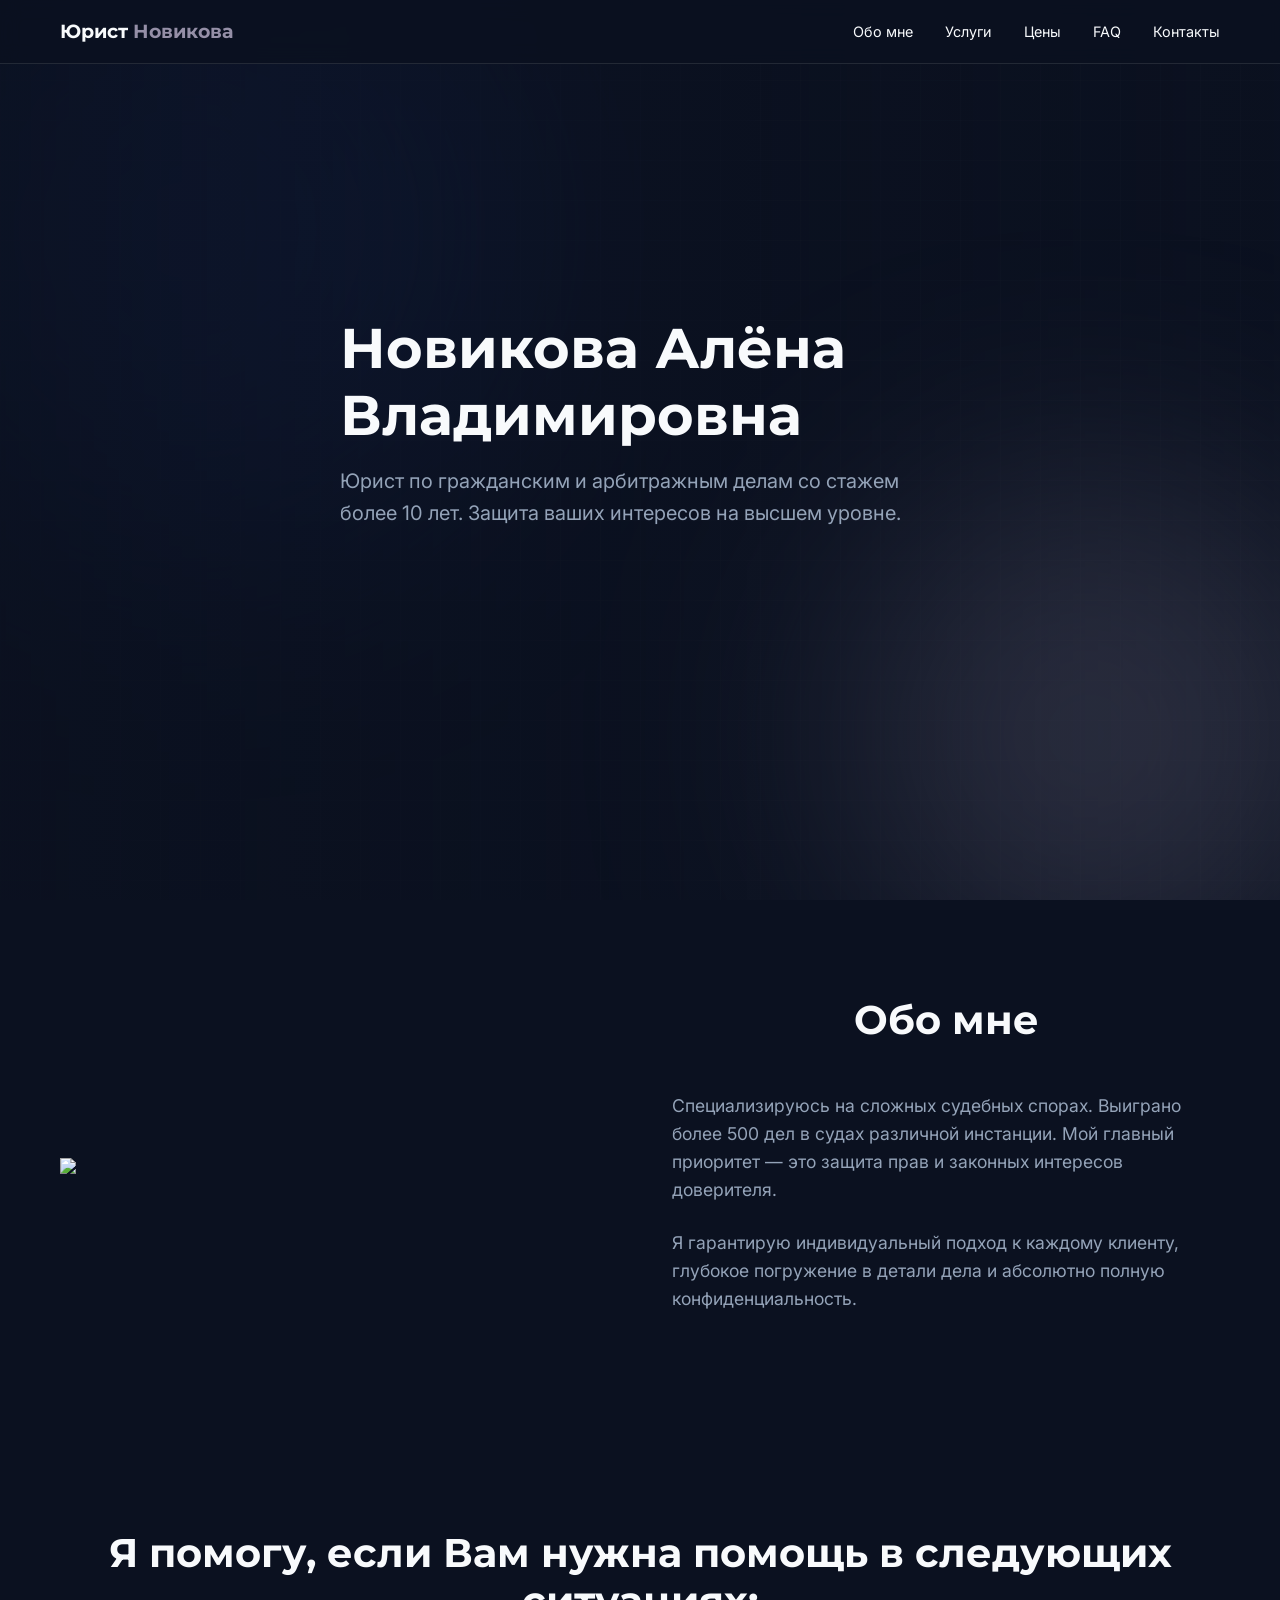
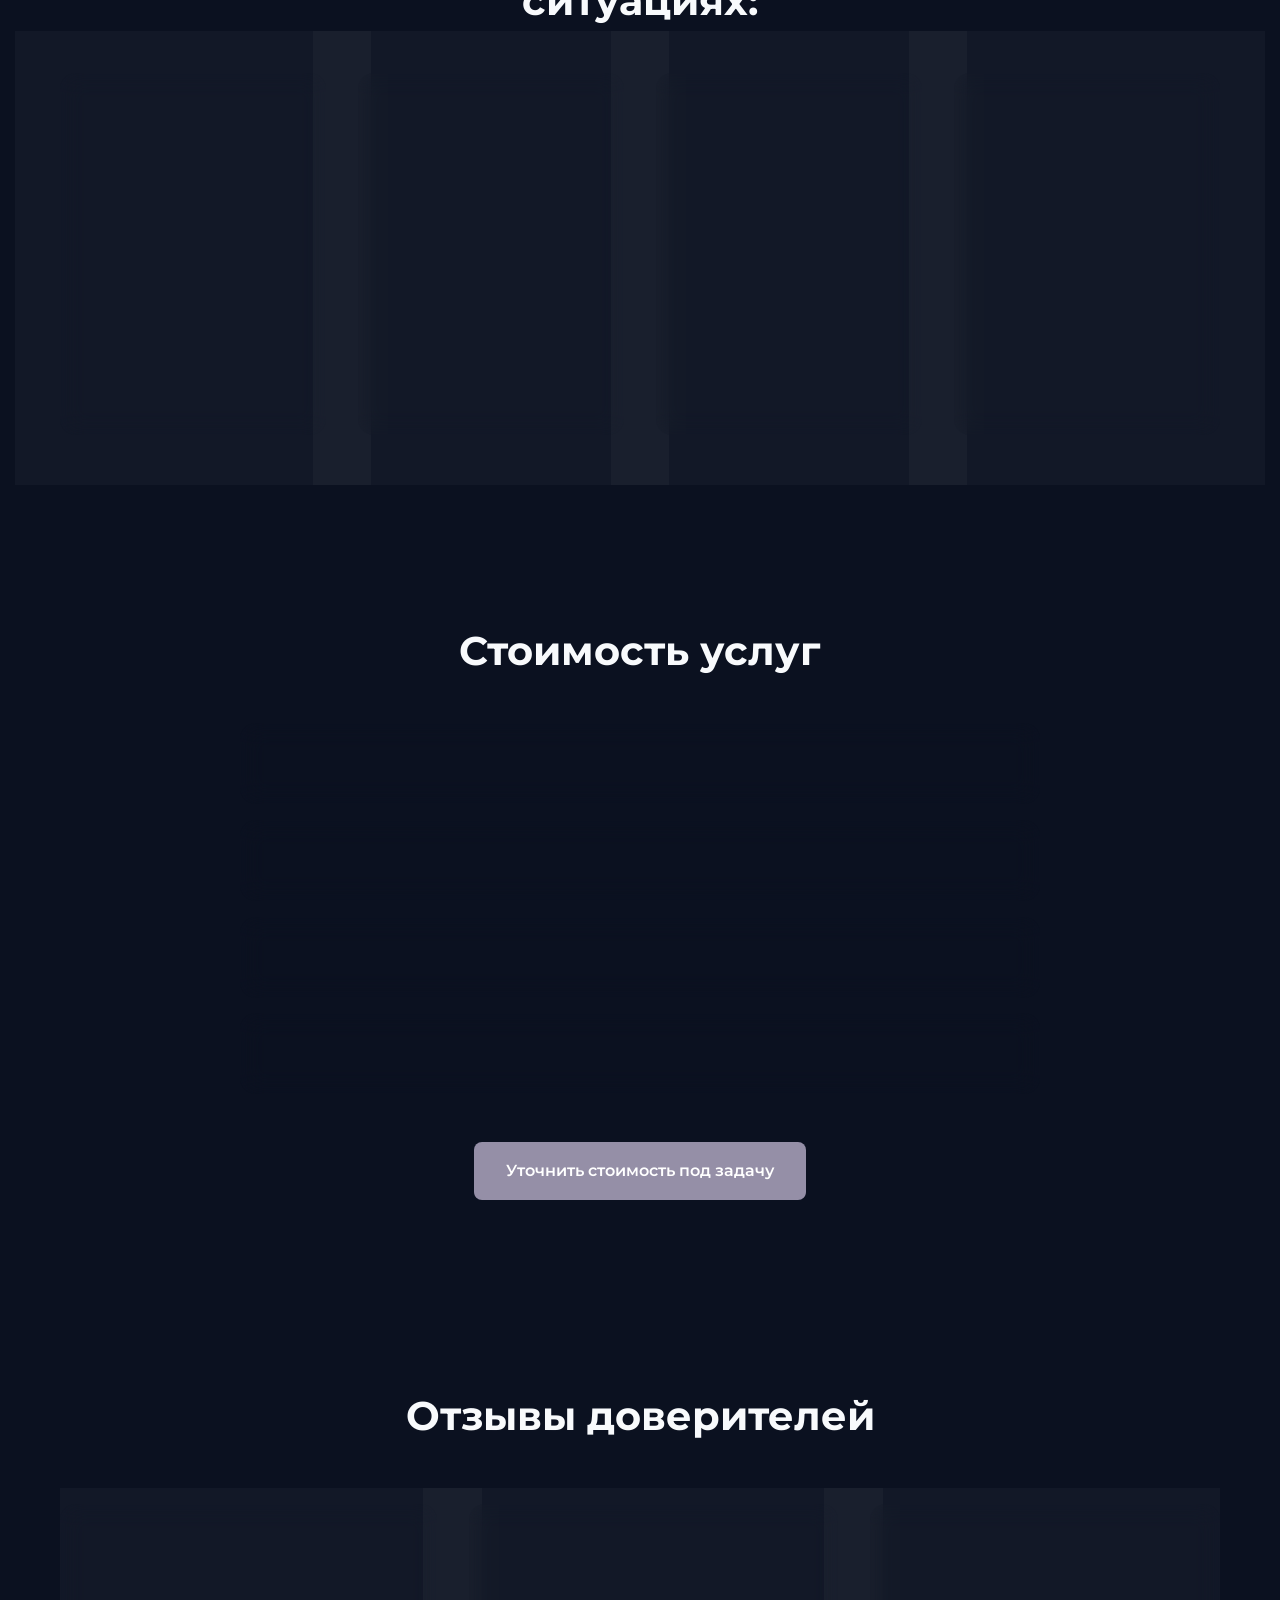
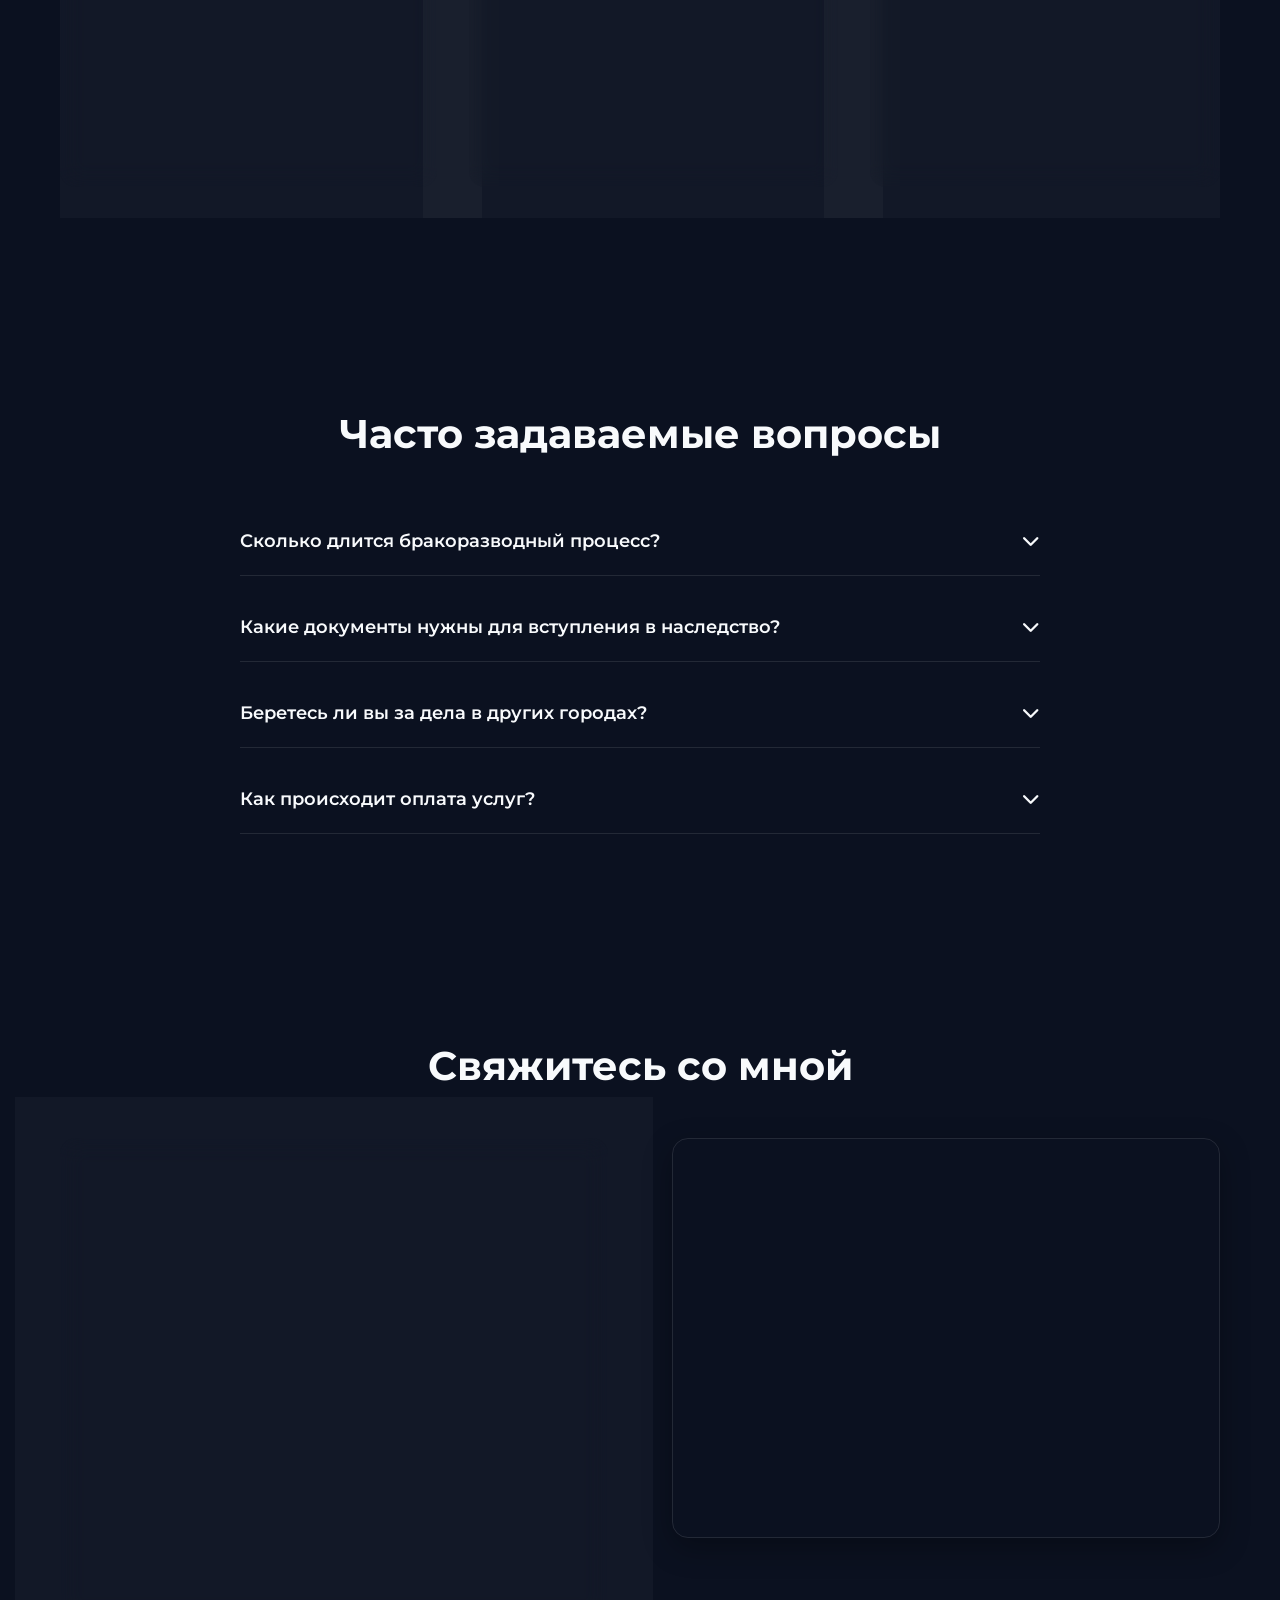
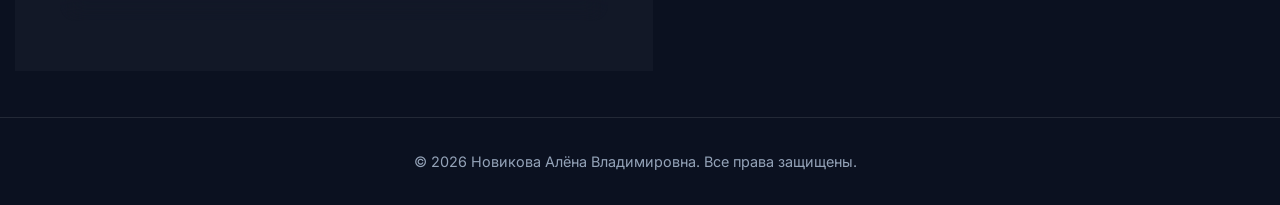
==== commit 02bc1267: "Update index.html" ====
--- a/index.html
+++ b/index.html
@@ -476,7 +476,7 @@
     <section id="about">
         <div class="container">
             <div class="about-grid">
-                <img src="https://media.istockphoto.com/id/2226928449/ru/%D1%84%D0%BE%D1%82%D0%BE/%D0%BF%D1%80%D0%BE%D1%84%D0%B5%D1%81%D1%81%D0%B8%D0%BE%D0%BD%D0%B0%D0%BB%D1%8C%D0%BD%D0%B0%D1%8F-%D0%B1%D0%B8%D0%B7%D0%BD%D0%B5%D1%81%D0%B2%D1%83%D0%BC%D0%B5%D0%BD-%D1%83%D0%B2%D0%B5%D1%80%D0%B5%D0%BD%D0%BD%D0%BE-%D1%83%D0%BB%D1%8B%D0%B1%D0%B0%D0%B5%D1%82%D1%81%D1%8F-%D0%B2%D0%BE%D0%B7%D0%BB%D0%B5-%D0%B3%D0%BE%D1%80%D0%BE%D0%B4%D1%81%D0%BA%D0%B8%D1%85-%D0%BD%D0%B5%D0%B1%D0%BE%D1%81%D0%BA%D1%80%D0%B5%D0%B1%D0%BE%D0%B2-%D0%B8%D0%B7%D0%BB%D1%83%D1%87%D0%B0%D1%8F-%D0%BA%D0%B0%D1%80%D1%8C%D0%B5%D1%80%D0%BD%D1%8B%D0%B9.jpg?s=612x612&w=0&k=20&c=K70qIzmG3K3nbvqphQA9S2It2ckNeCoyiats2_NQ0Ns=">
+                <img src="https://media.istockphoto.com/id/469982208/ru/%D1%84%D0%BE%D1%82%D0%BE/%D0%BA%D1%80%D0%B0%D1%81%D0%B8%D0%B2%D1%8B%D0%B9-%D0%B1%D0%B8%D0%B7%D0%BD%D0%B5%D1%81-%D0%BB%D0%B5%D0%B4%D0%B8-%D1%81-%D1%81%D0%BA%D1%80%D0%B5%D1%89%D0%B5%D0%BD%D0%BD%D1%8B%D0%B5-%D1%80%D1%83%D0%BA%D0%B8.jpg?s=612x612&w=0&k=20&c=qpU_eHhZjf4QHYTNt4hqQ02TA8qGSRwgopO76QXdgeg=">
                 <div class="about-text">
                     <h2>Обо мне</h2>
                     <p>Специализируюсь на сложных судебных спорах. Выиграно более 500 дел в судах различной инстанции. Мой главный приоритет — это защита прав и законных интересов доверителя.</p>
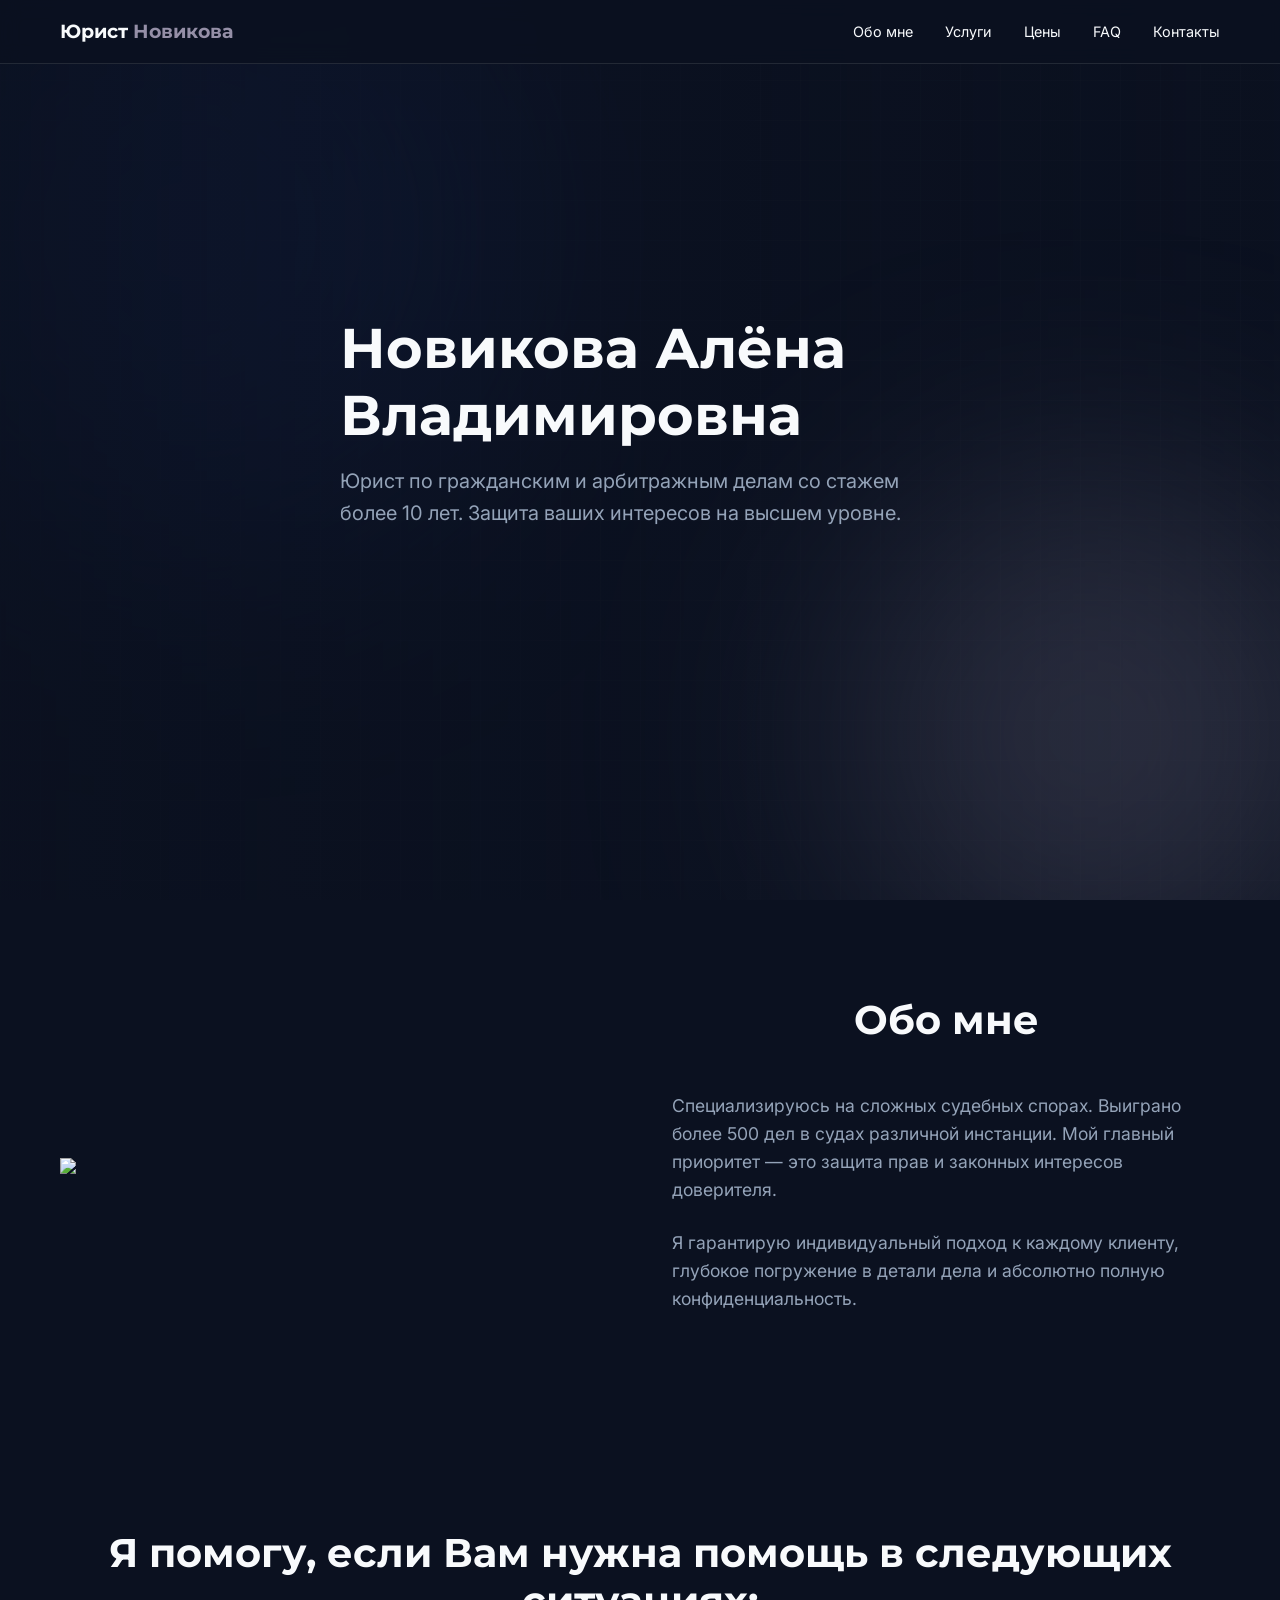
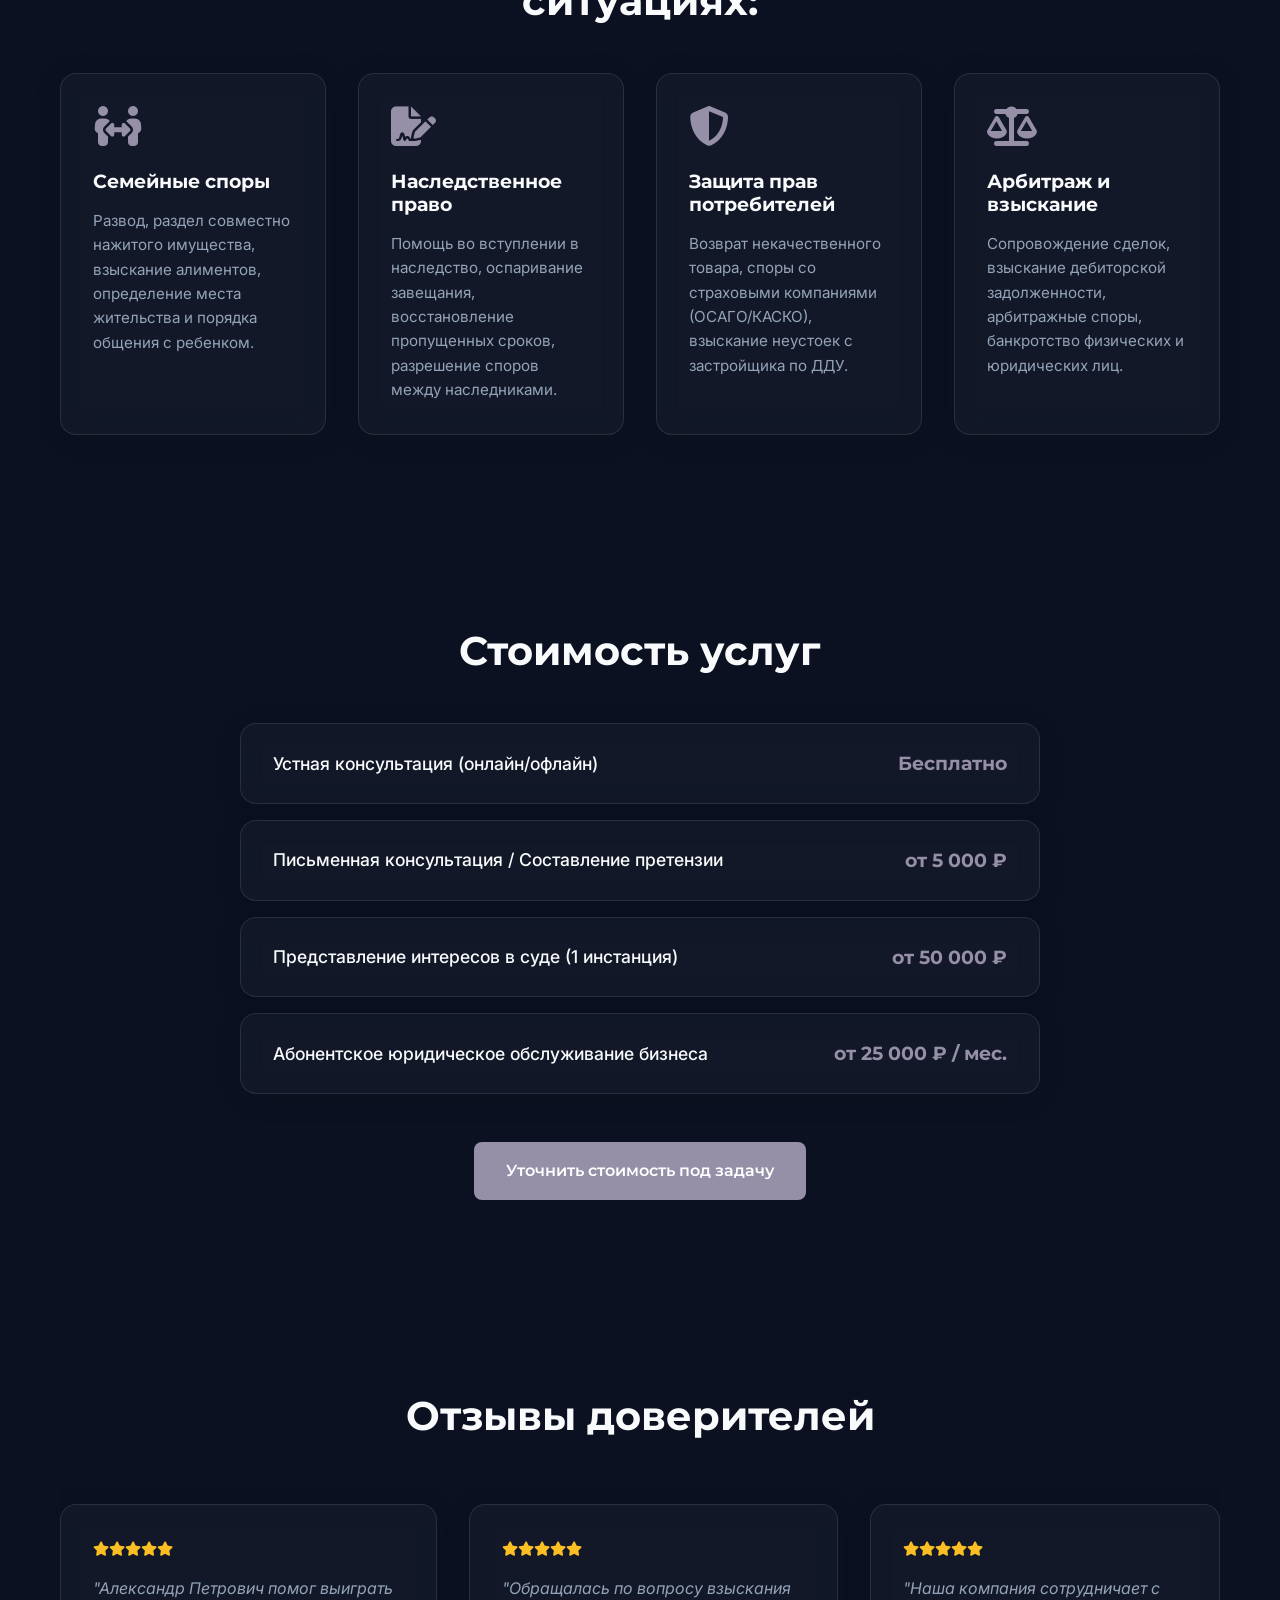
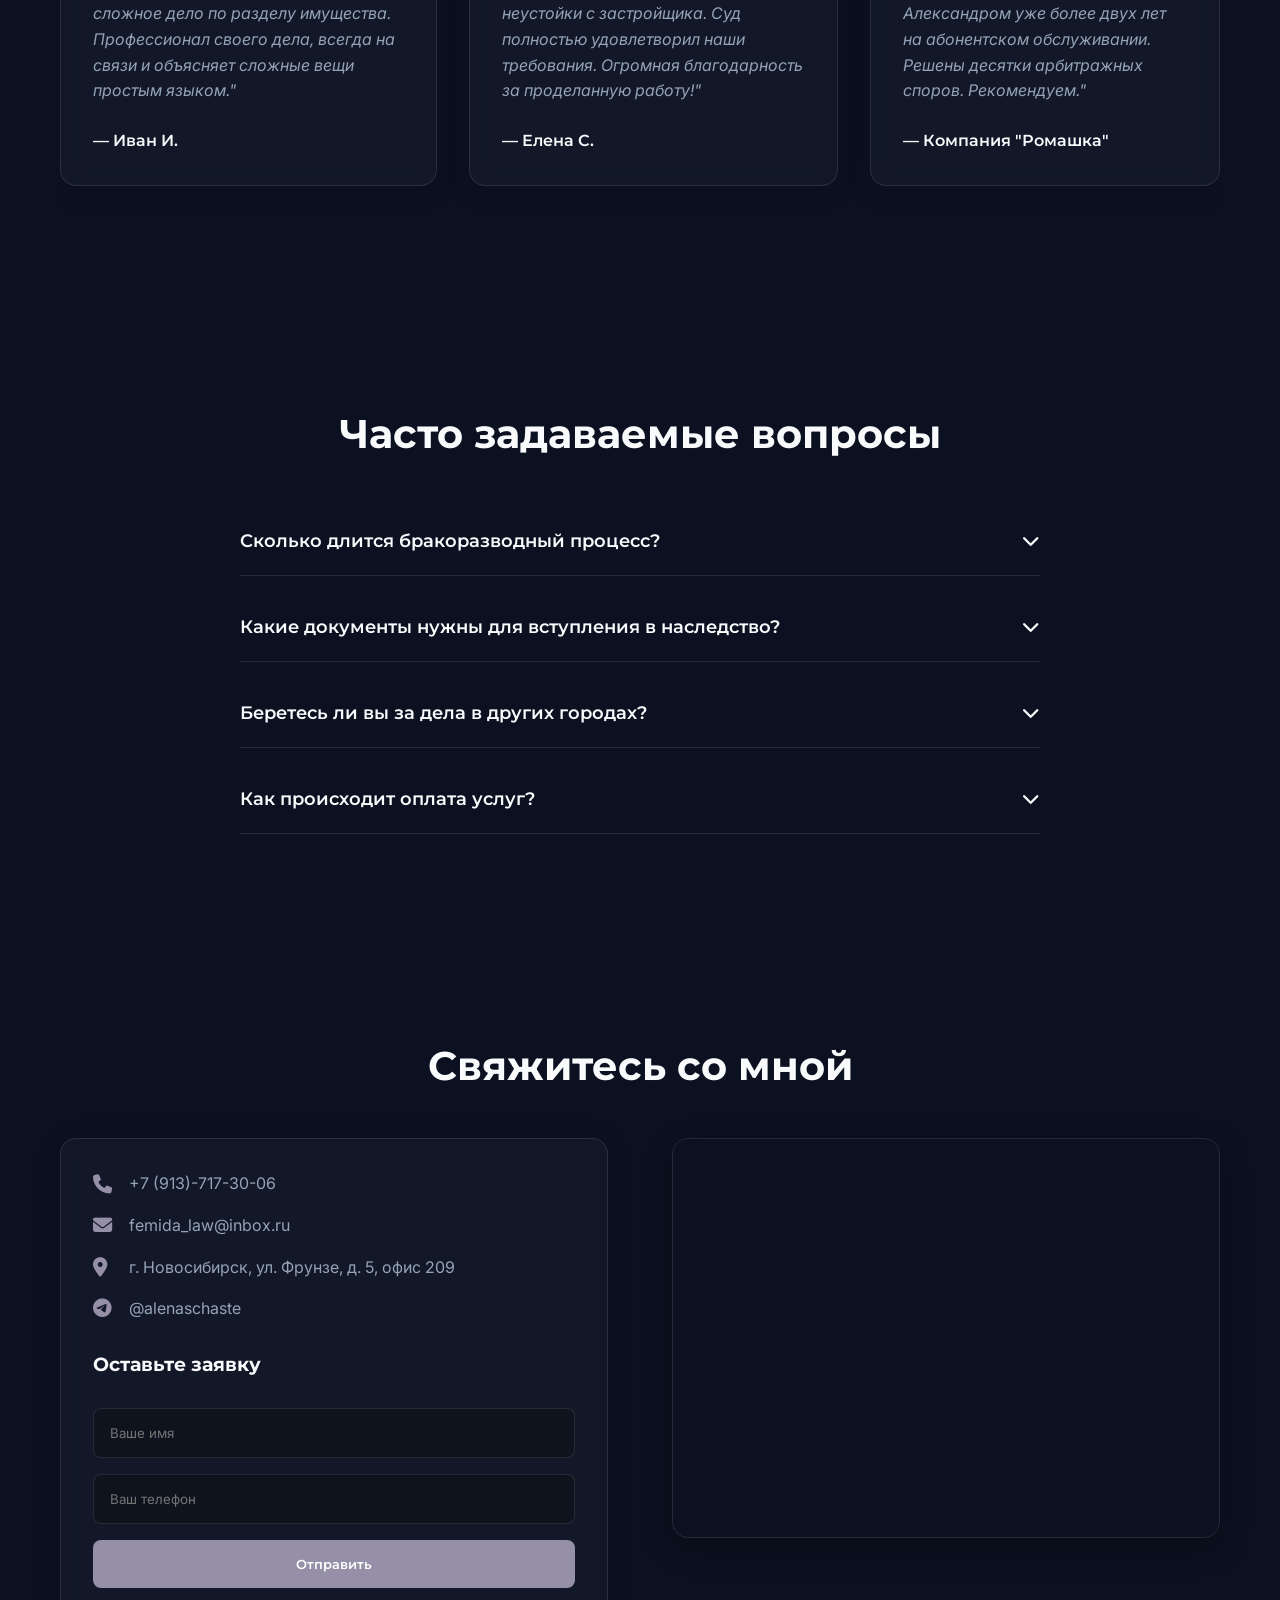
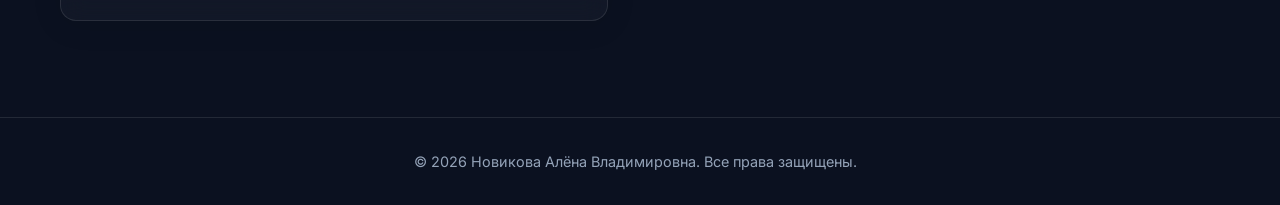
==== commit ae827a5e: "Update index.html" ====
--- a/index.html
+++ b/index.html
@@ -476,7 +476,7 @@
     <section id="about">
         <div class="container">
             <div class="about-grid">
-                <img src="https://media.istockphoto.com/id/469982208/ru/%D1%84%D0%BE%D1%82%D0%BE/%D0%BA%D1%80%D0%B0%D1%81%D0%B8%D0%B2%D1%8B%D0%B9-%D0%B1%D0%B8%D0%B7%D0%BD%D0%B5%D1%81-%D0%BB%D0%B5%D0%B4%D0%B8-%D1%81-%D1%81%D0%BA%D1%80%D0%B5%D1%89%D0%B5%D0%BD%D0%BD%D1%8B%D0%B5-%D1%80%D1%83%D0%BA%D0%B8.jpg?s=612x612&w=0&k=20&c=qpU_eHhZjf4QHYTNt4hqQ02TA8qGSRwgopO76QXdgeg=">
+                <img src="https://media.istockphoto.com/id/2186332763/ru/%D1%84%D0%BE%D1%82%D0%BE/%D1%83%D0%B2%D0%B5%D1%80%D0%B5%D0%BD%D0%BD%D1%8B%D0%B9-%D0%BA%D1%80%D0%B5%D0%B4%D0%B8%D1%82%D0%BD%D1%8B%D0%B9-%D1%81%D0%BF%D0%B5%D1%86%D0%B8%D0%B0%D0%BB%D0%B8%D1%81%D1%82-%D0%B8%D0%B7%D1%83%D1%87%D0%B0%D0%B5%D1%82-%D0%B8%D0%BF%D0%BE%D1%82%D0%B5%D1%87%D0%BD%D1%8B%D0%B9-%D0%B4%D0%BE%D0%BA%D1%83%D0%BC%D0%B5%D0%BD%D1%82.jpg?s=612x612&w=0&k=20&c=-grYqEwPkdu1i2VQRaOyTtQFjZpe2zV3hBhrdEGfsrA=">
                 <div class="about-text">
                     <h2>Обо мне</h2>
                     <p>Специализируюсь на сложных судебных спорах. Выиграно более 500 дел в судах различной инстанции. Мой главный приоритет — это защита прав и законных интересов доверителя.</p>
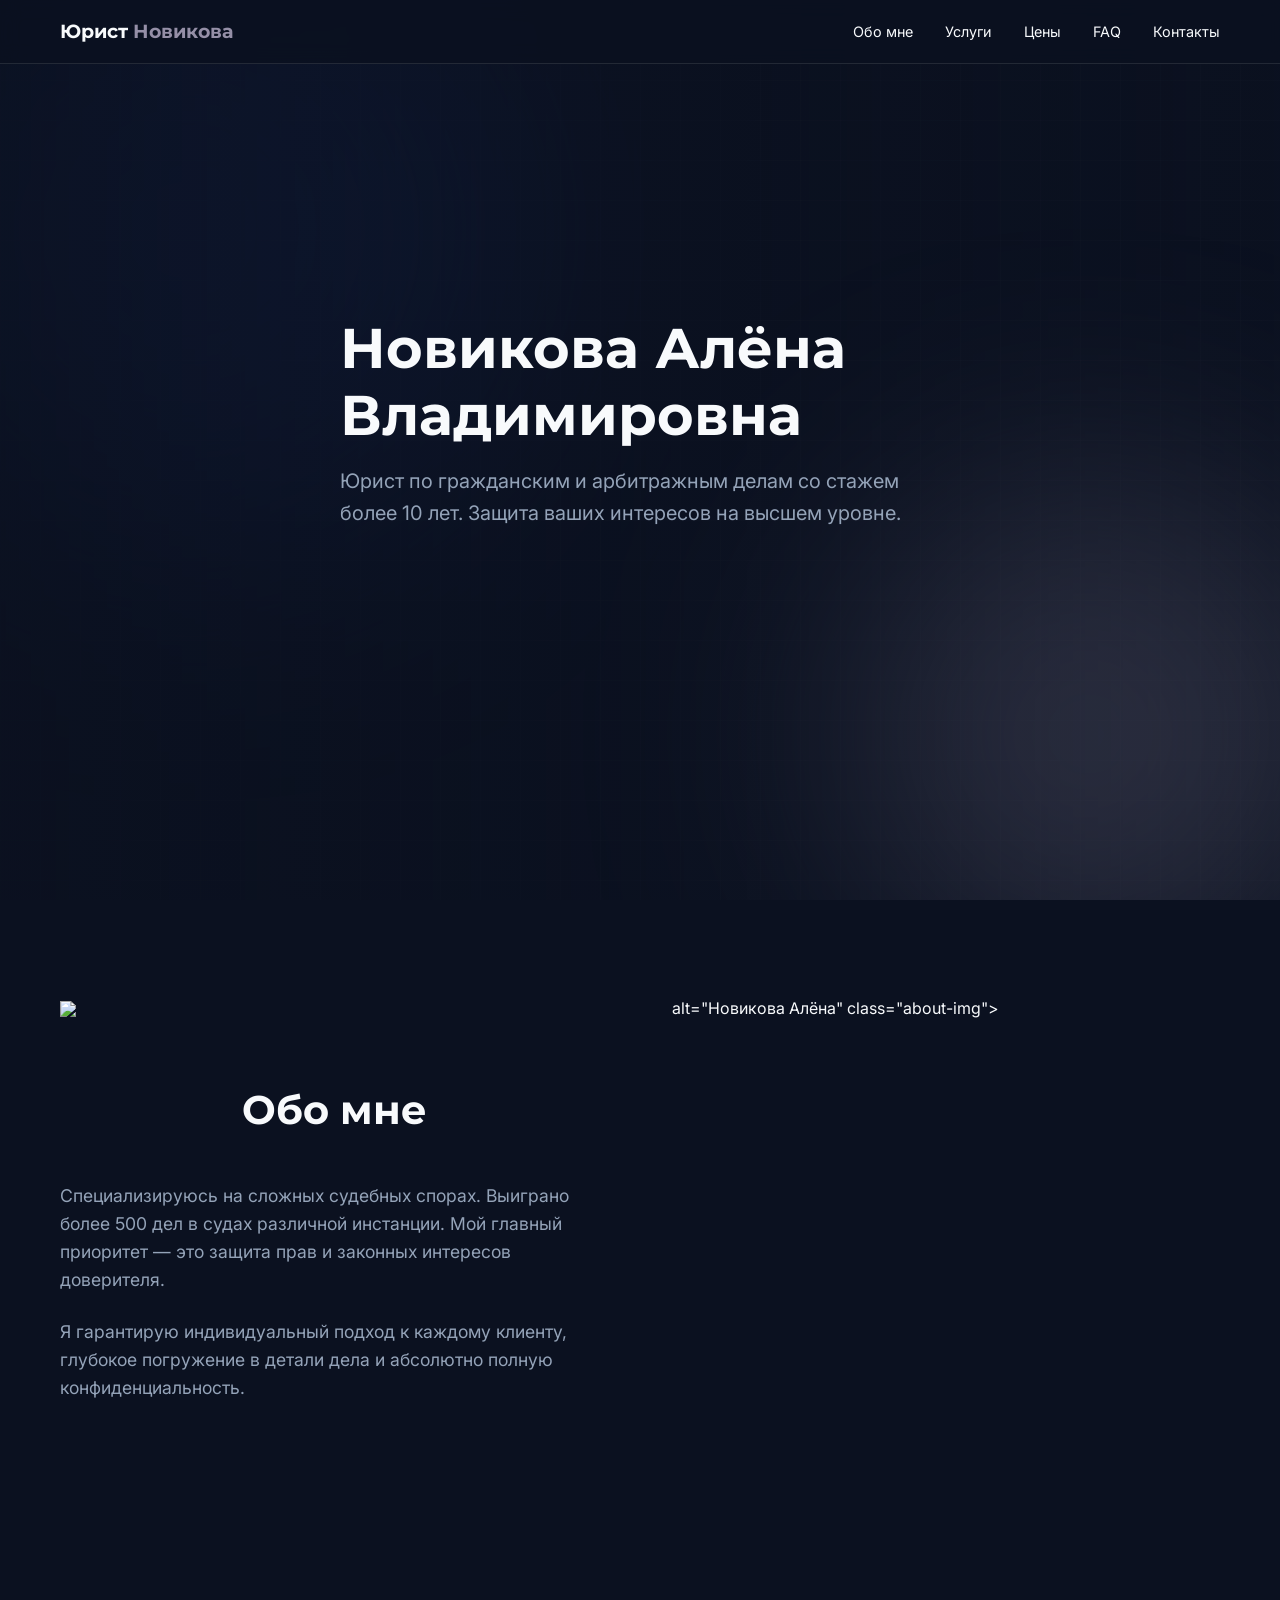
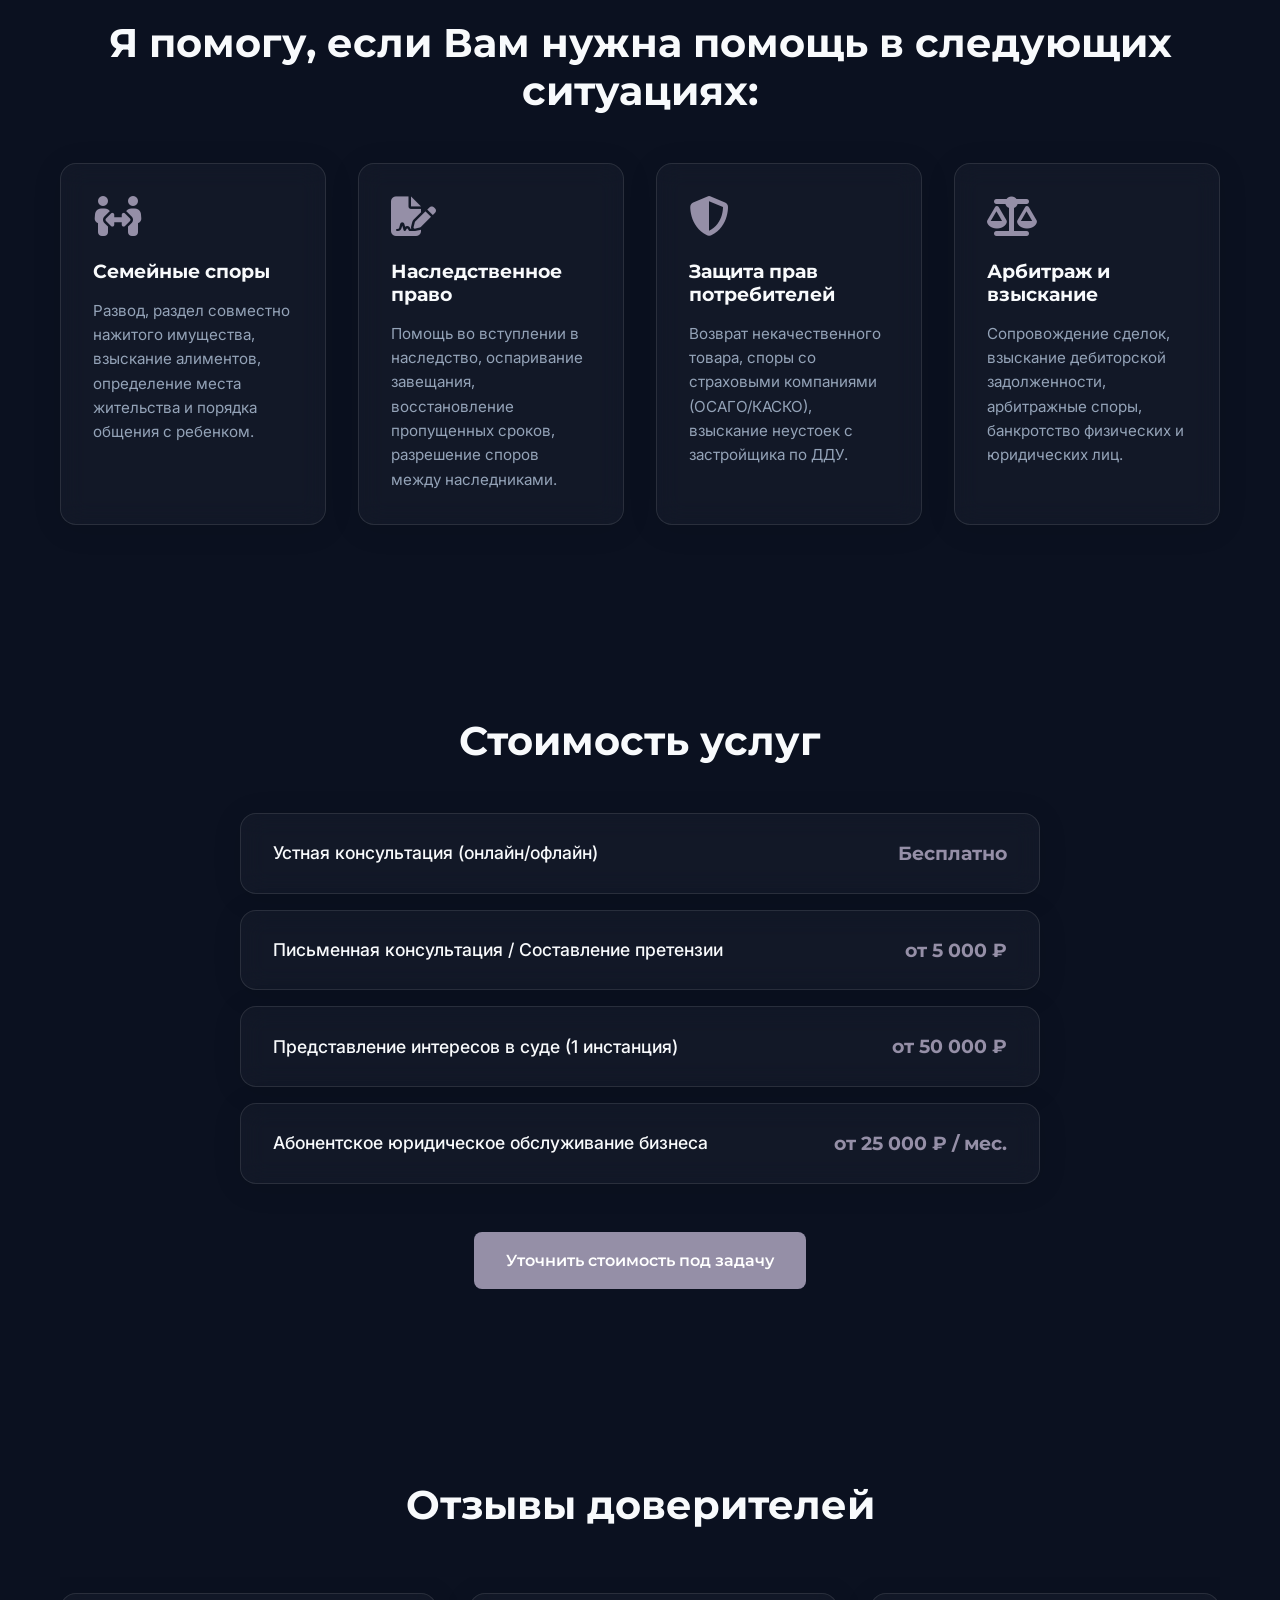
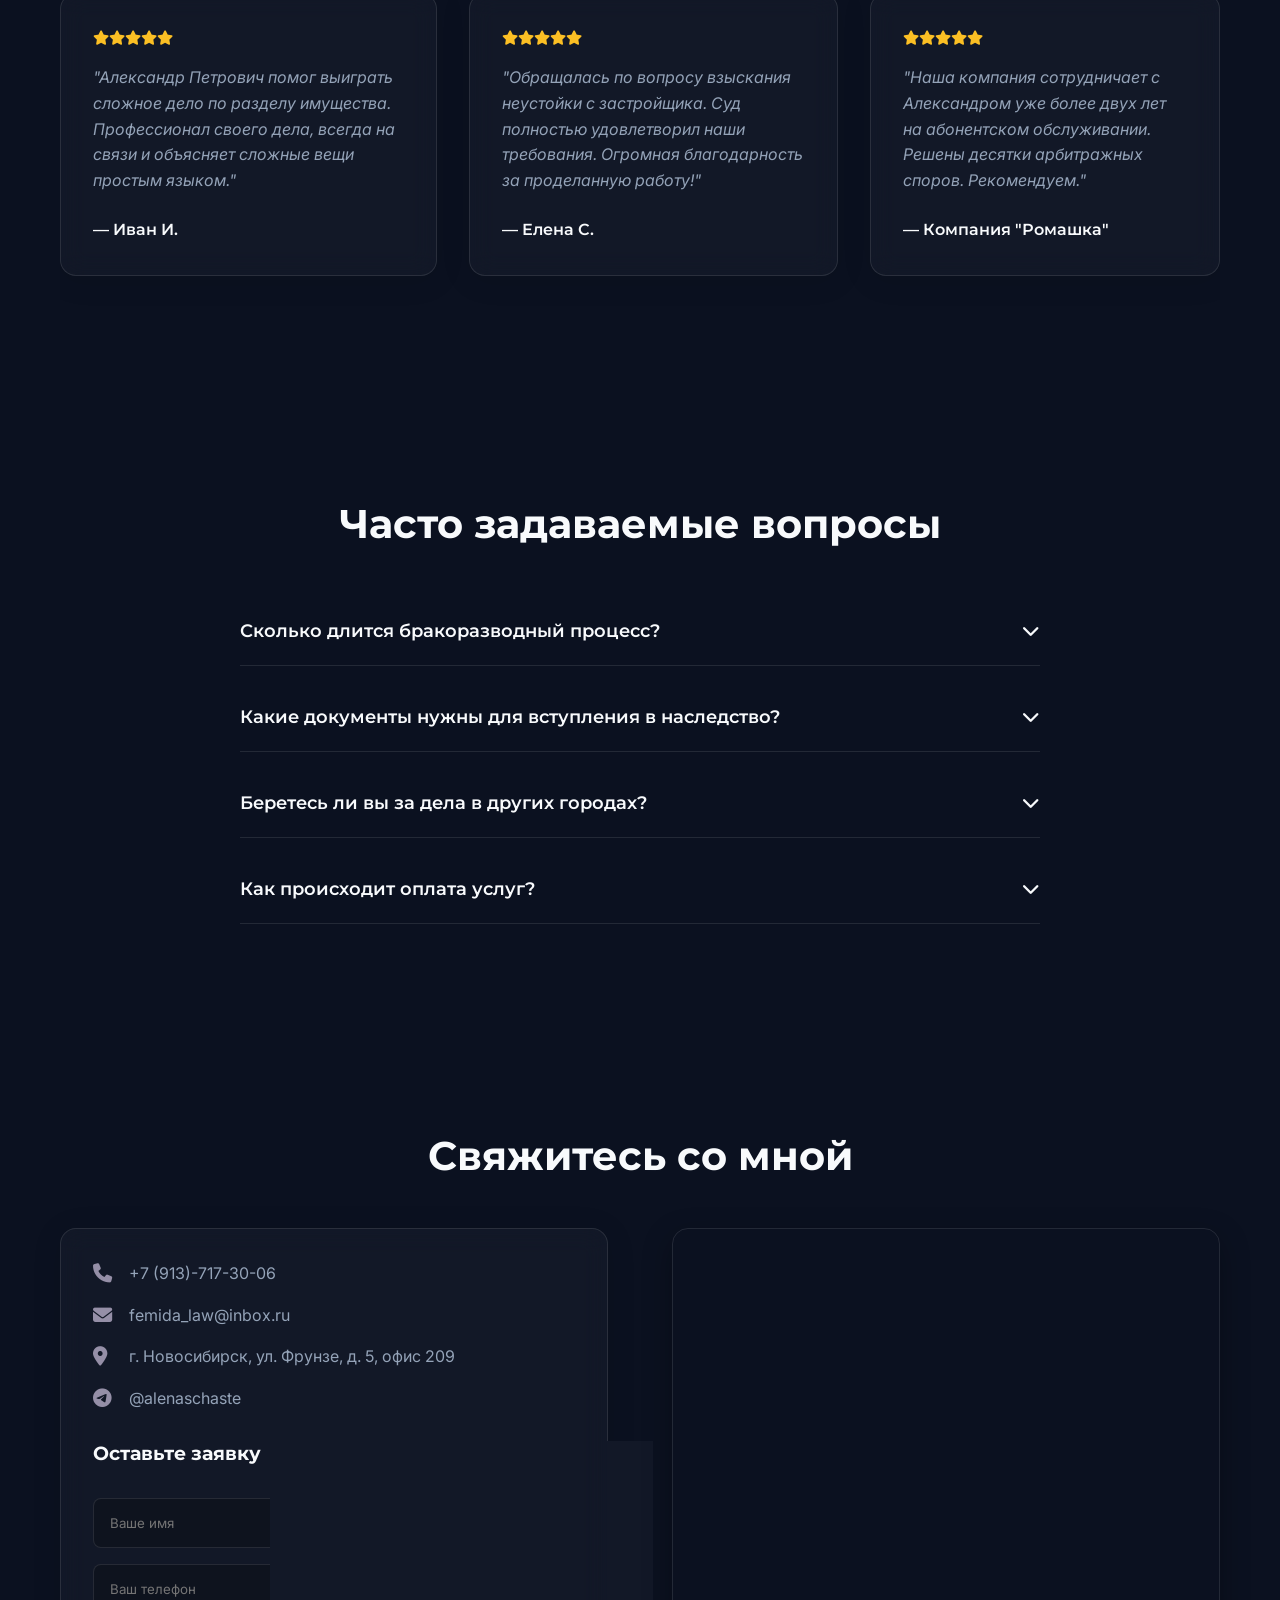
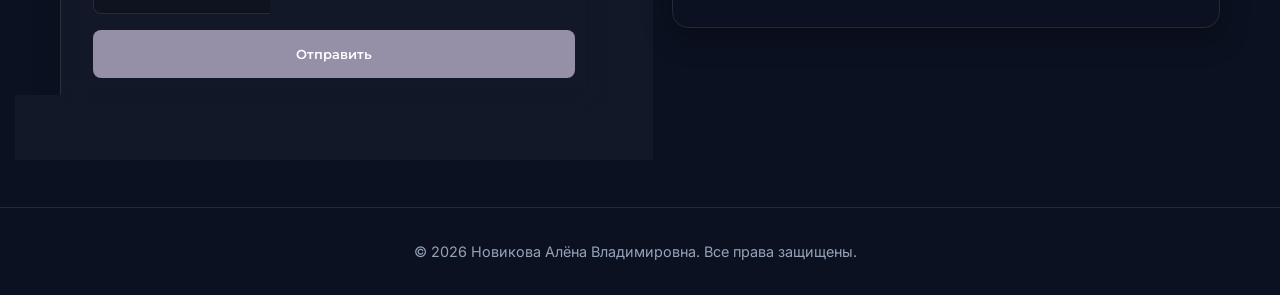
==== commit 43da609c: "Update index.html" ====
--- a/index.html
+++ b/index.html
@@ -476,7 +476,7 @@
     <section id="about">
         <div class="container">
             <div class="about-grid">
-                <img src="https://media.istockphoto.com/id/2186332763/ru/%D1%84%D0%BE%D1%82%D0%BE/%D1%83%D0%B2%D0%B5%D1%80%D0%B5%D0%BD%D0%BD%D1%8B%D0%B9-%D0%BA%D1%80%D0%B5%D0%B4%D0%B8%D1%82%D0%BD%D1%8B%D0%B9-%D1%81%D0%BF%D0%B5%D1%86%D0%B8%D0%B0%D0%BB%D0%B8%D1%81%D1%82-%D0%B8%D0%B7%D1%83%D1%87%D0%B0%D0%B5%D1%82-%D0%B8%D0%BF%D0%BE%D1%82%D0%B5%D1%87%D0%BD%D1%8B%D0%B9-%D0%B4%D0%BE%D0%BA%D1%83%D0%BC%D0%B5%D0%BD%D1%82.jpg?s=612x612&w=0&k=20&c=-grYqEwPkdu1i2VQRaOyTtQFjZpe2zV3hBhrdEGfsrA=">
+                <img src="https://media.istockphoto.com/id/2186332763/ru/%D1%84%D0%BE%D1%82%D0%BE/%D1%83%D0%B2%D0%B5%D1%80%D0%B5%D0%BD%D0%BD%D1%8B%D0%B9-%D0%BA%D1%80%D0%B5%D0%B4%D0%B8%D1%82%D0%BD%D1%8B%D0%B9-%D1%81%D0%BF%D0%B5%D1%86%D0%B8%D0%B0%D0%BB%D0%B8%D1%81%D1%82-%D0%B8%D0%B7%D1%83%D1%87%D0%B0%D0%B5%D1%82-%D0%B8%D0%BF%D0%BE%D1%82%D0%B5%D1%87%D0%BD%D1%8B%D0%B9-%D0%B4%D0%BE%D0%BA%D1%83%D0%BC%D0%B5%D0%BD%D1%82.jpg?s=612x612&w=0&k=20&c=-grYqEwPkdu1i2VQRaOyTtQFjZpe2zV3hBhrdEGfsrA="> alt="Новикова Алёна" class="about-img">
                 <div class="about-text">
                     <h2>Обо мне</h2>
                     <p>Специализируюсь на сложных судебных спорах. Выиграно более 500 дел в судах различной инстанции. Мой главный приоритет — это защита прав и законных интересов доверителя.</p>
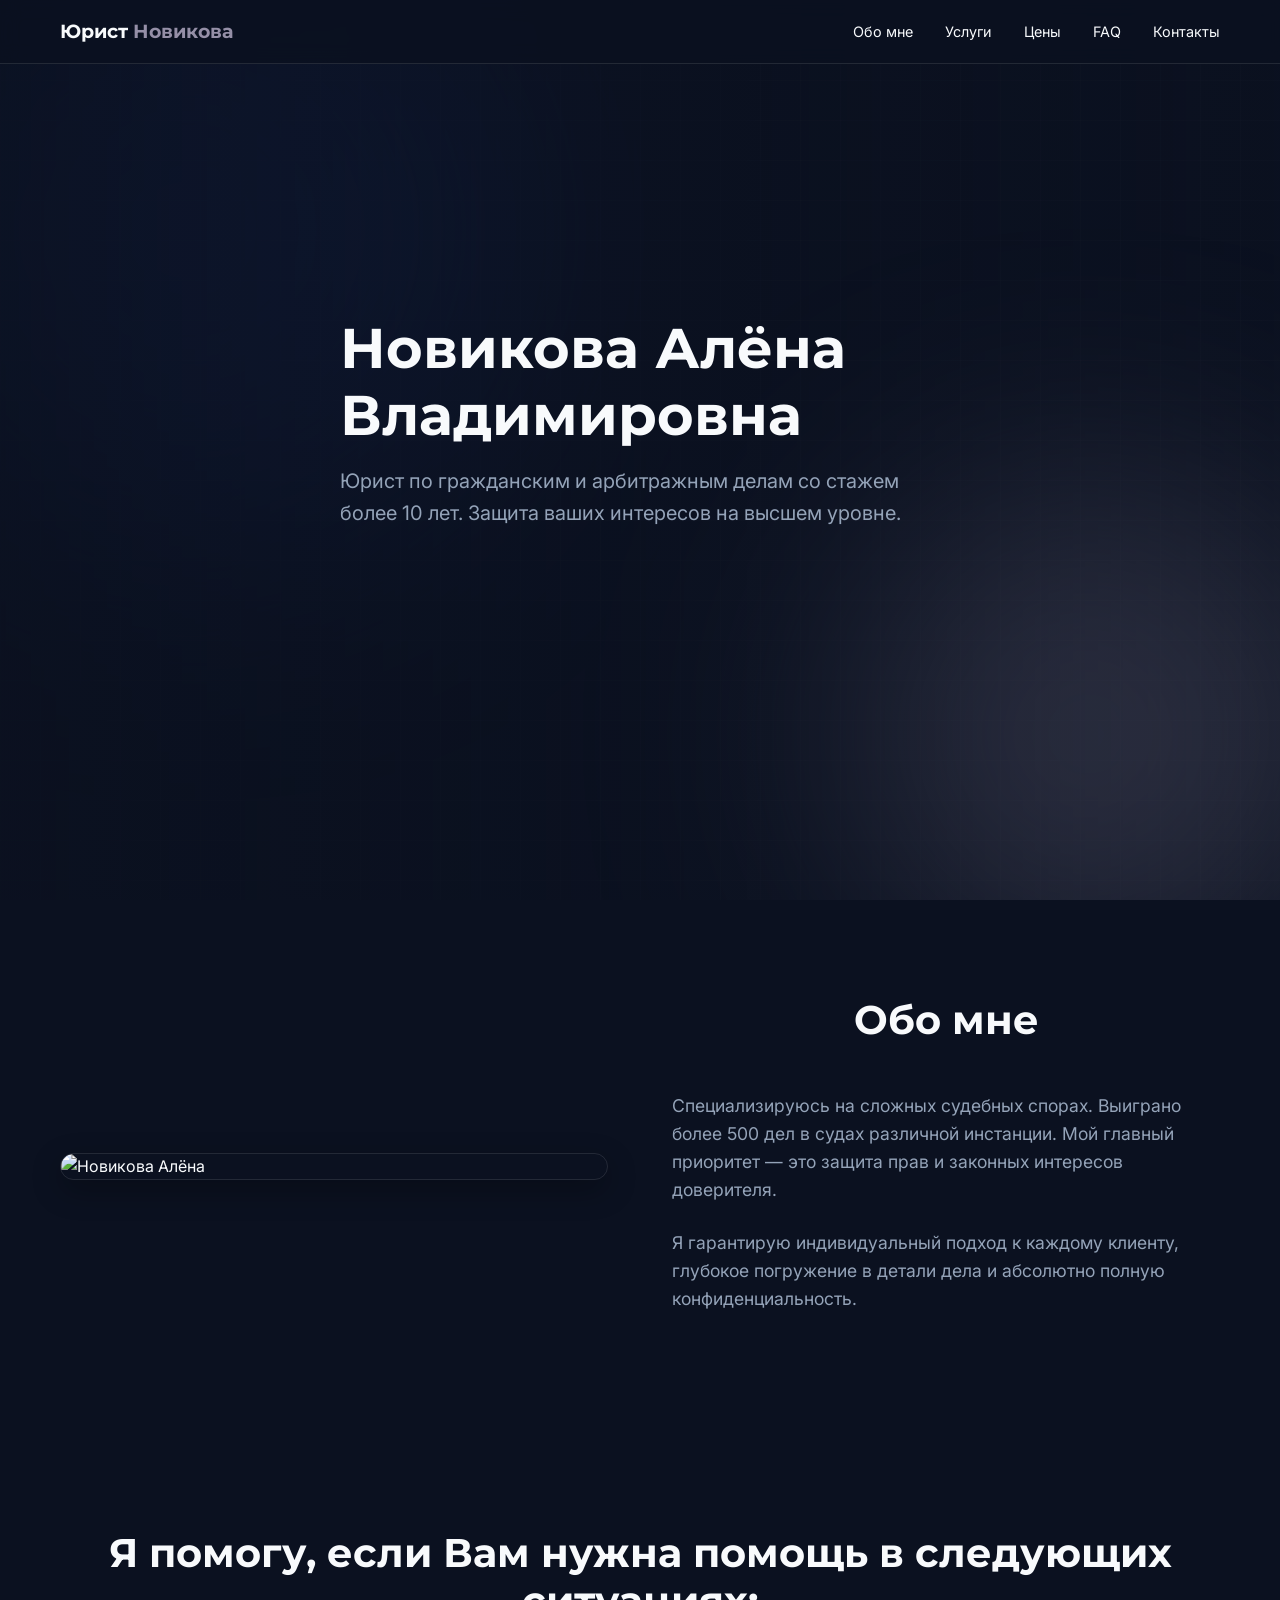
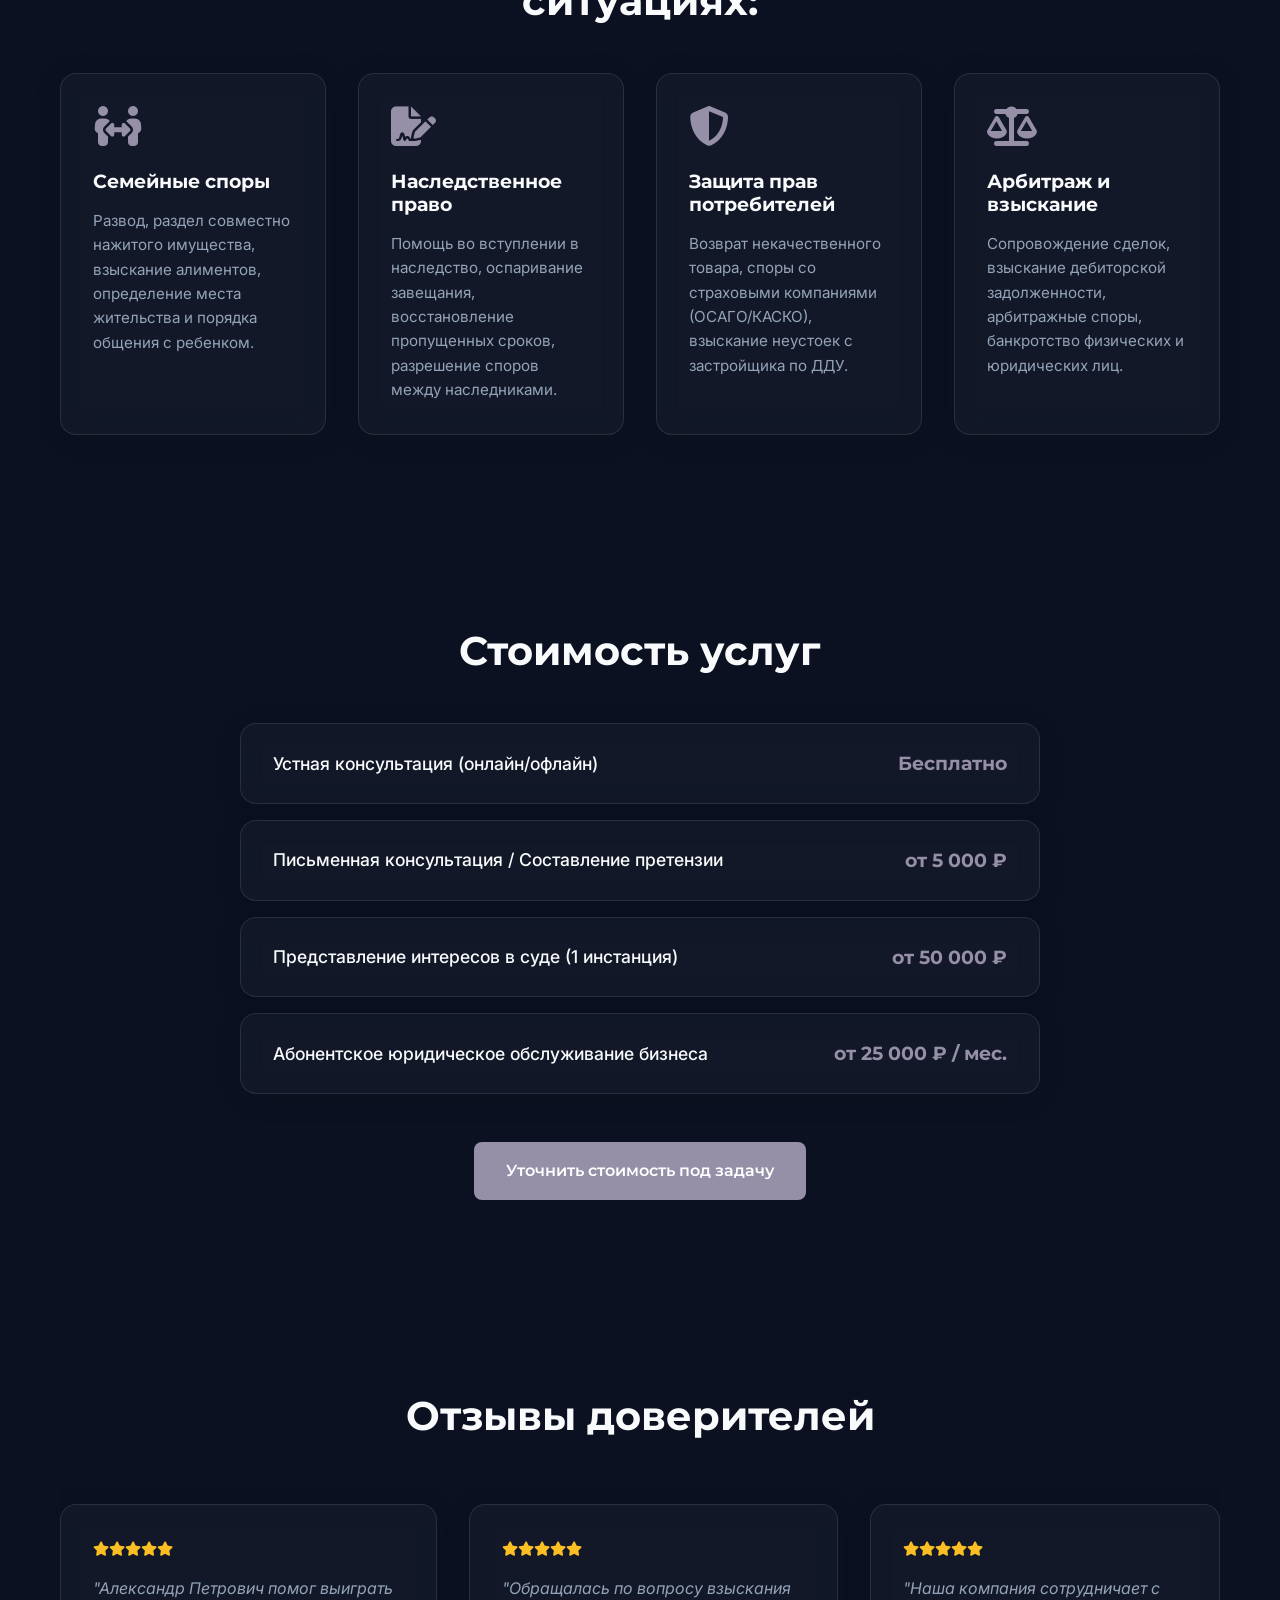
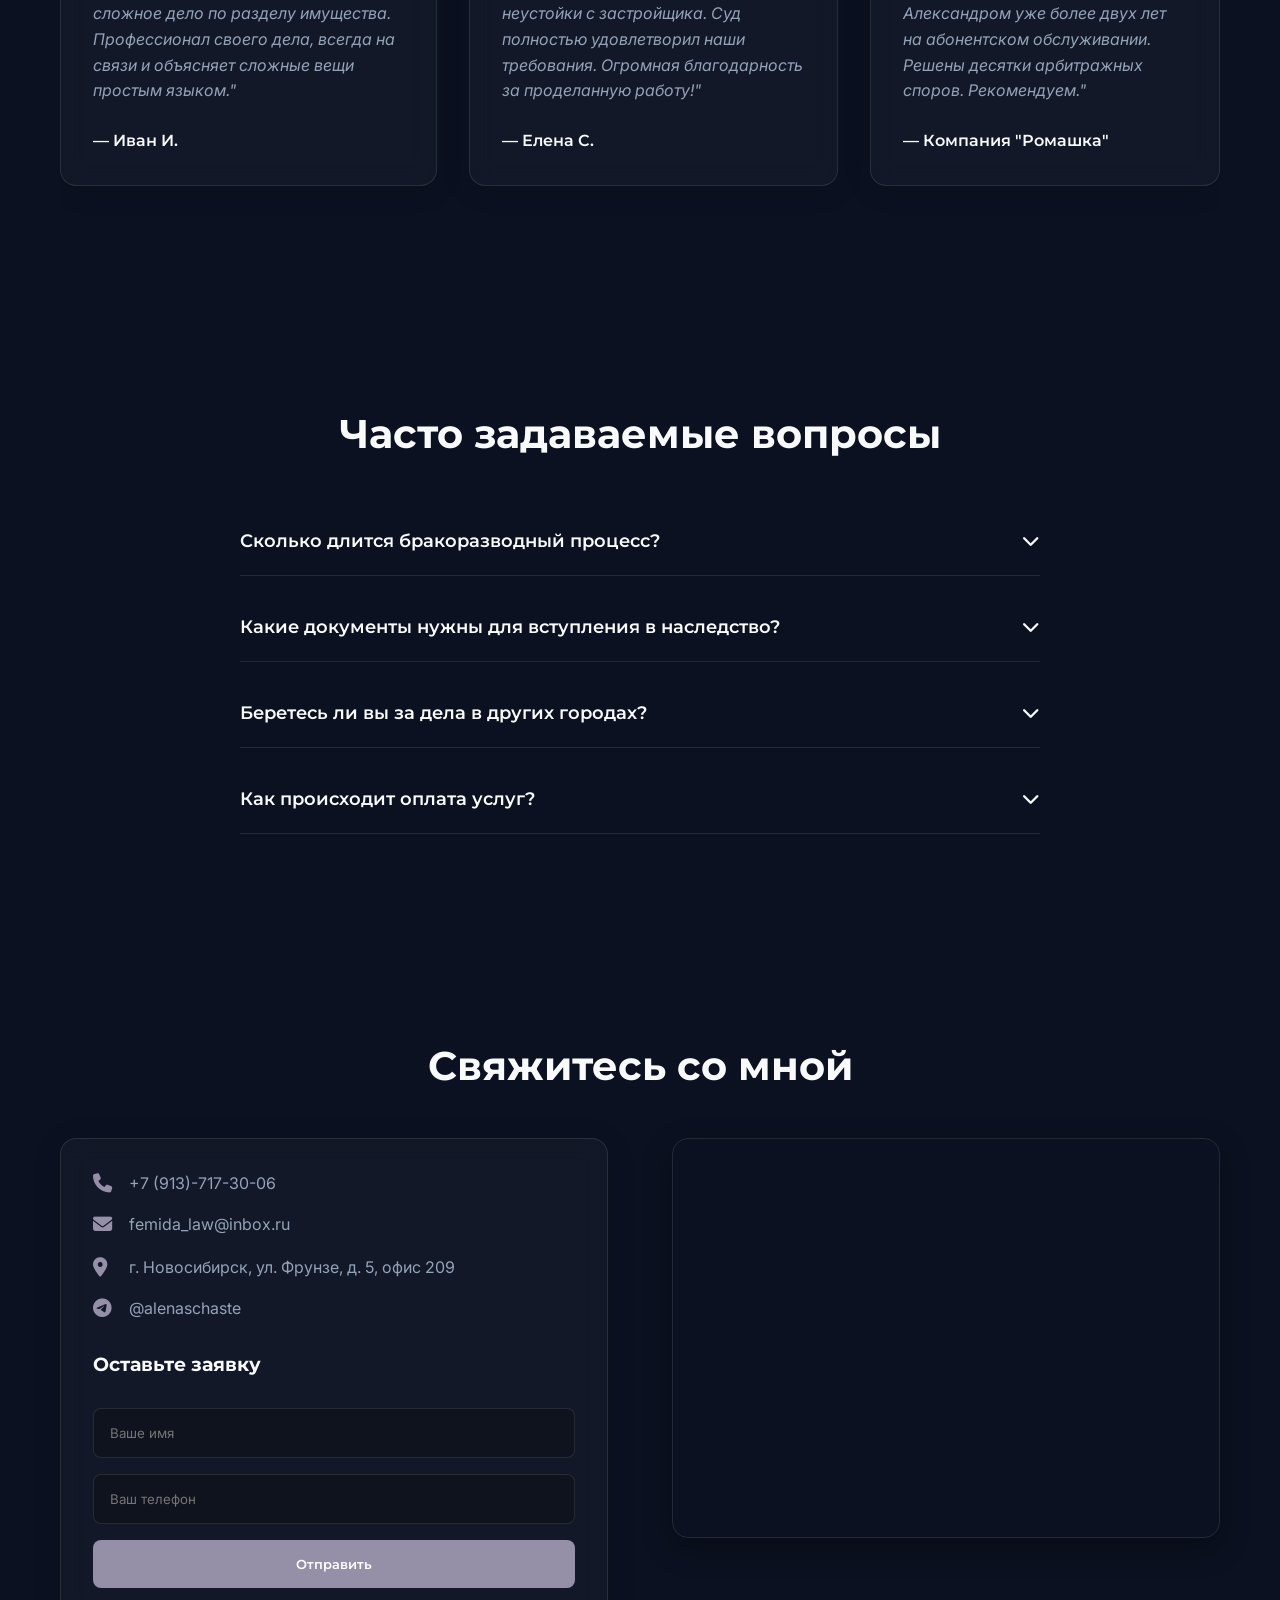
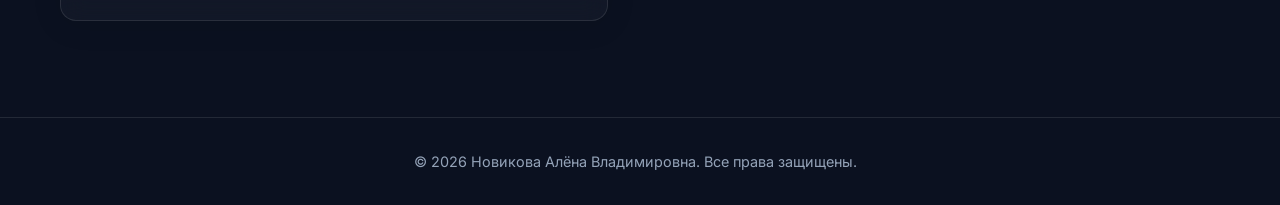
==== commit 139ab018: "Update index.html" ====
--- a/index.html
+++ b/index.html
@@ -476,7 +476,7 @@
     <section id="about">
         <div class="container">
             <div class="about-grid">
-                <img src="https://media.istockphoto.com/id/2186332763/ru/%D1%84%D0%BE%D1%82%D0%BE/%D1%83%D0%B2%D0%B5%D1%80%D0%B5%D0%BD%D0%BD%D1%8B%D0%B9-%D0%BA%D1%80%D0%B5%D0%B4%D0%B8%D1%82%D0%BD%D1%8B%D0%B9-%D1%81%D0%BF%D0%B5%D1%86%D0%B8%D0%B0%D0%BB%D0%B8%D1%81%D1%82-%D0%B8%D0%B7%D1%83%D1%87%D0%B0%D0%B5%D1%82-%D0%B8%D0%BF%D0%BE%D1%82%D0%B5%D1%87%D0%BD%D1%8B%D0%B9-%D0%B4%D0%BE%D0%BA%D1%83%D0%BC%D0%B5%D0%BD%D1%82.jpg?s=612x612&w=0&k=20&c=-grYqEwPkdu1i2VQRaOyTtQFjZpe2zV3hBhrdEGfsrA="> alt="Новикова Алёна" class="about-img">
+                <img src="https://media.istockphoto.com/id/2186332763/ru/%D1%84%D0%BE%D1%82%D0%BE/%D1%83%D0%B2%D0%B5%D1%80%D0%B5%D0%BD%D0%BD%D1%8B%D0%B9-%D0%BA%D1%80%D0%B5%D0%B4%D0%B8%D1%82%D0%BD%D1%8B%D0%B9-%D1%81%D0%BF%D0%B5%D1%86%D0%B8%D0%B0%D0%BB%D0%B8%D1%81%D1%82-%D0%B8%D0%B7%D1%83%D1%87%D0%B0%D0%B5%D1%82-%D0%B8%D0%BF%D0%BE%D1%82%D0%B5%D1%87%D0%BD%D1%8B%D0%B9-%D0%B4%D0%BE%D0%BA%D1%83%D0%BC%D0%B5%D0%BD%D1%82.jpg?s=612x612&w=0&k=20&c=-grYqEwPkdu1i2VQRaOyTtQFjZpe2zV3hBhrdEGfsrA=" alt="Новикова Алёна" class="about-img">
                 <div class="about-text">
                     <h2>Обо мне</h2>
                     <p>Специализируюсь на сложных судебных спорах. Выиграно более 500 дел в судах различной инстанции. Мой главный приоритет — это защита прав и законных интересов доверителя.</p>
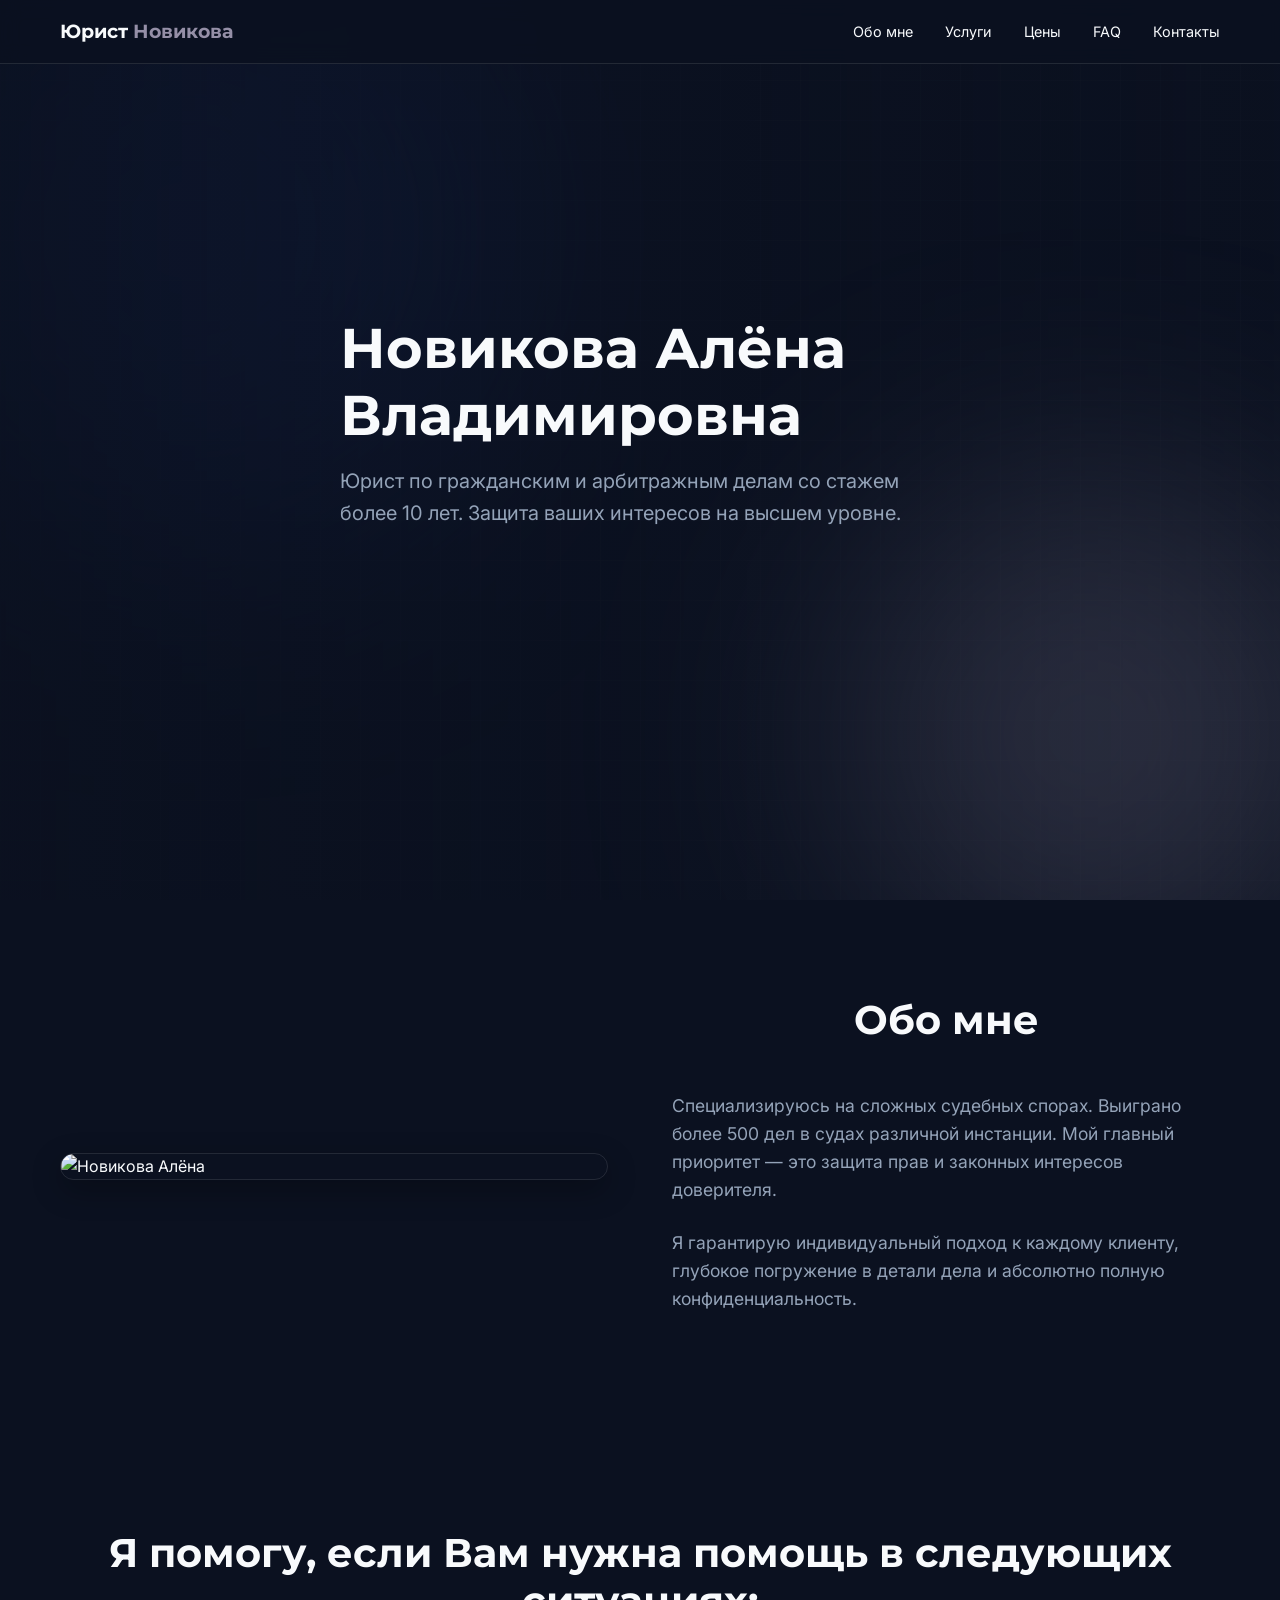
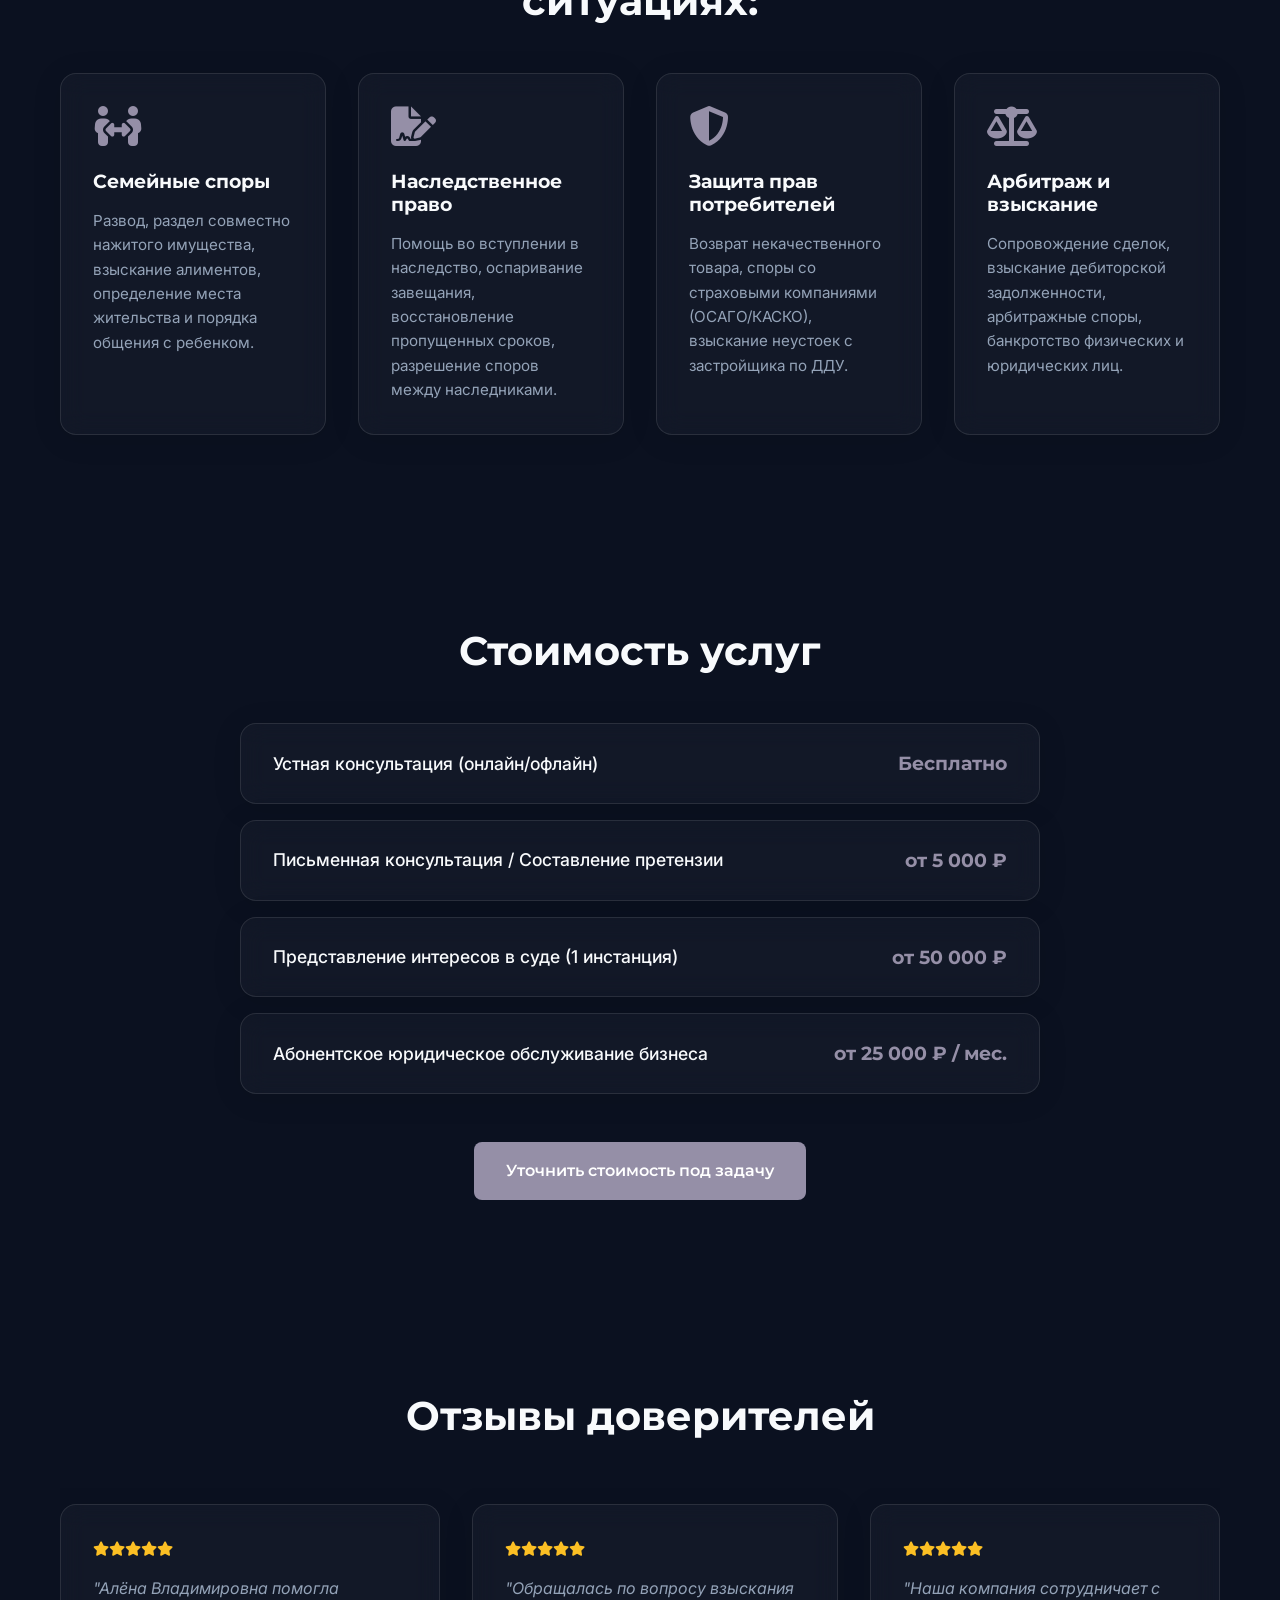
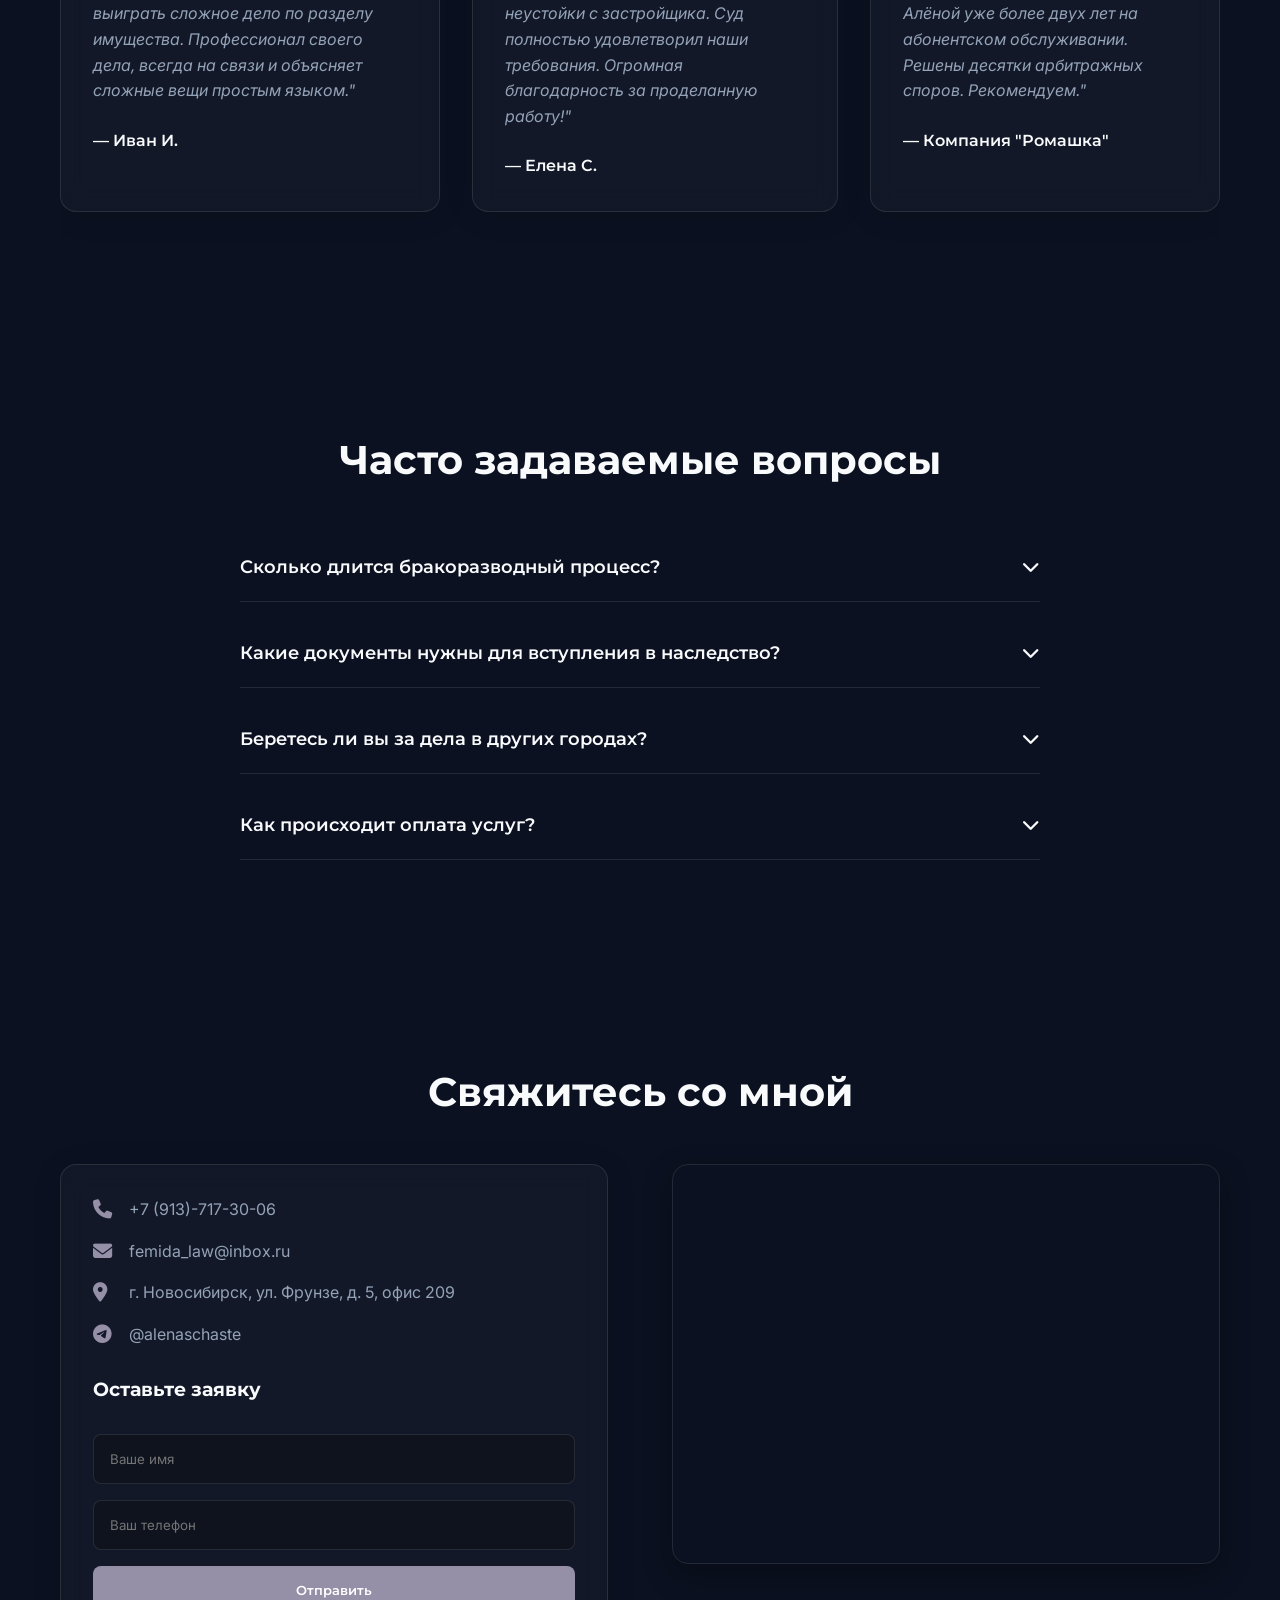
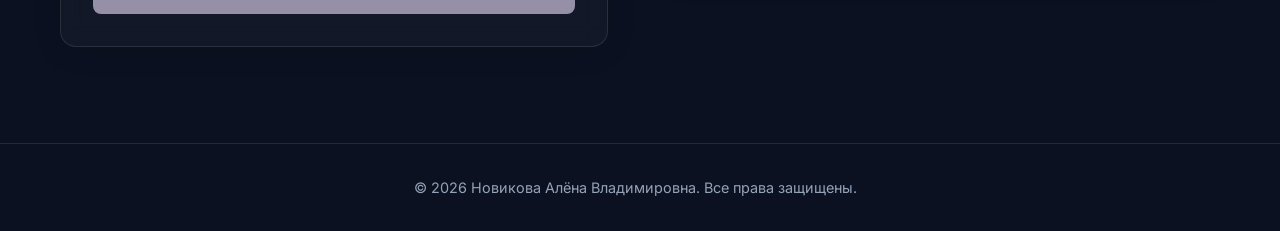
==== commit 83b47a69: "Update index.html" ====
--- a/index.html
+++ b/index.html
@@ -558,7 +558,7 @@
                     <div class="stars">
                         <i class="fa-solid fa-star"></i><i class="fa-solid fa-star"></i><i class="fa-solid fa-star"></i><i class="fa-solid fa-star"></i><i class="fa-solid fa-star"></i>
                     </div>
-                    <p class="testimonial-text">"Александр Петрович помог выиграть сложное дело по разделу имущества. Профессионал своего дела, всегда на связи и объясняет сложные вещи простым языком."</p>
+                    <p class="testimonial-text">"Алёна Владимировна помогла выиграть сложное дело по разделу имущества. Профессионал своего дела, всегда на связи и объясняет сложные вещи простым языком."</p>
                     <p class="testimonial-author">— Иван И.</p>
                 </div>
 
@@ -574,7 +574,7 @@
                     <div class="stars">
                         <i class="fa-solid fa-star"></i><i class="fa-solid fa-star"></i><i class="fa-solid fa-star"></i><i class="fa-solid fa-star"></i><i class="fa-solid fa-star"></i>
                     </div>
-                    <p class="testimonial-text">"Наша компания сотрудничает с Александром уже более двух лет на абонентском обслуживании. Решены десятки арбитражных споров. Рекомендуем."</p>
+                    <p class="testimonial-text">"Наша компания сотрудничает с Алёной уже более двух лет на абонентском обслуживании. Решены десятки арбитражных споров. Рекомендуем."</p>
                     <p class="testimonial-author">— Компания "Ромашка"</p>
                 </div>
 
